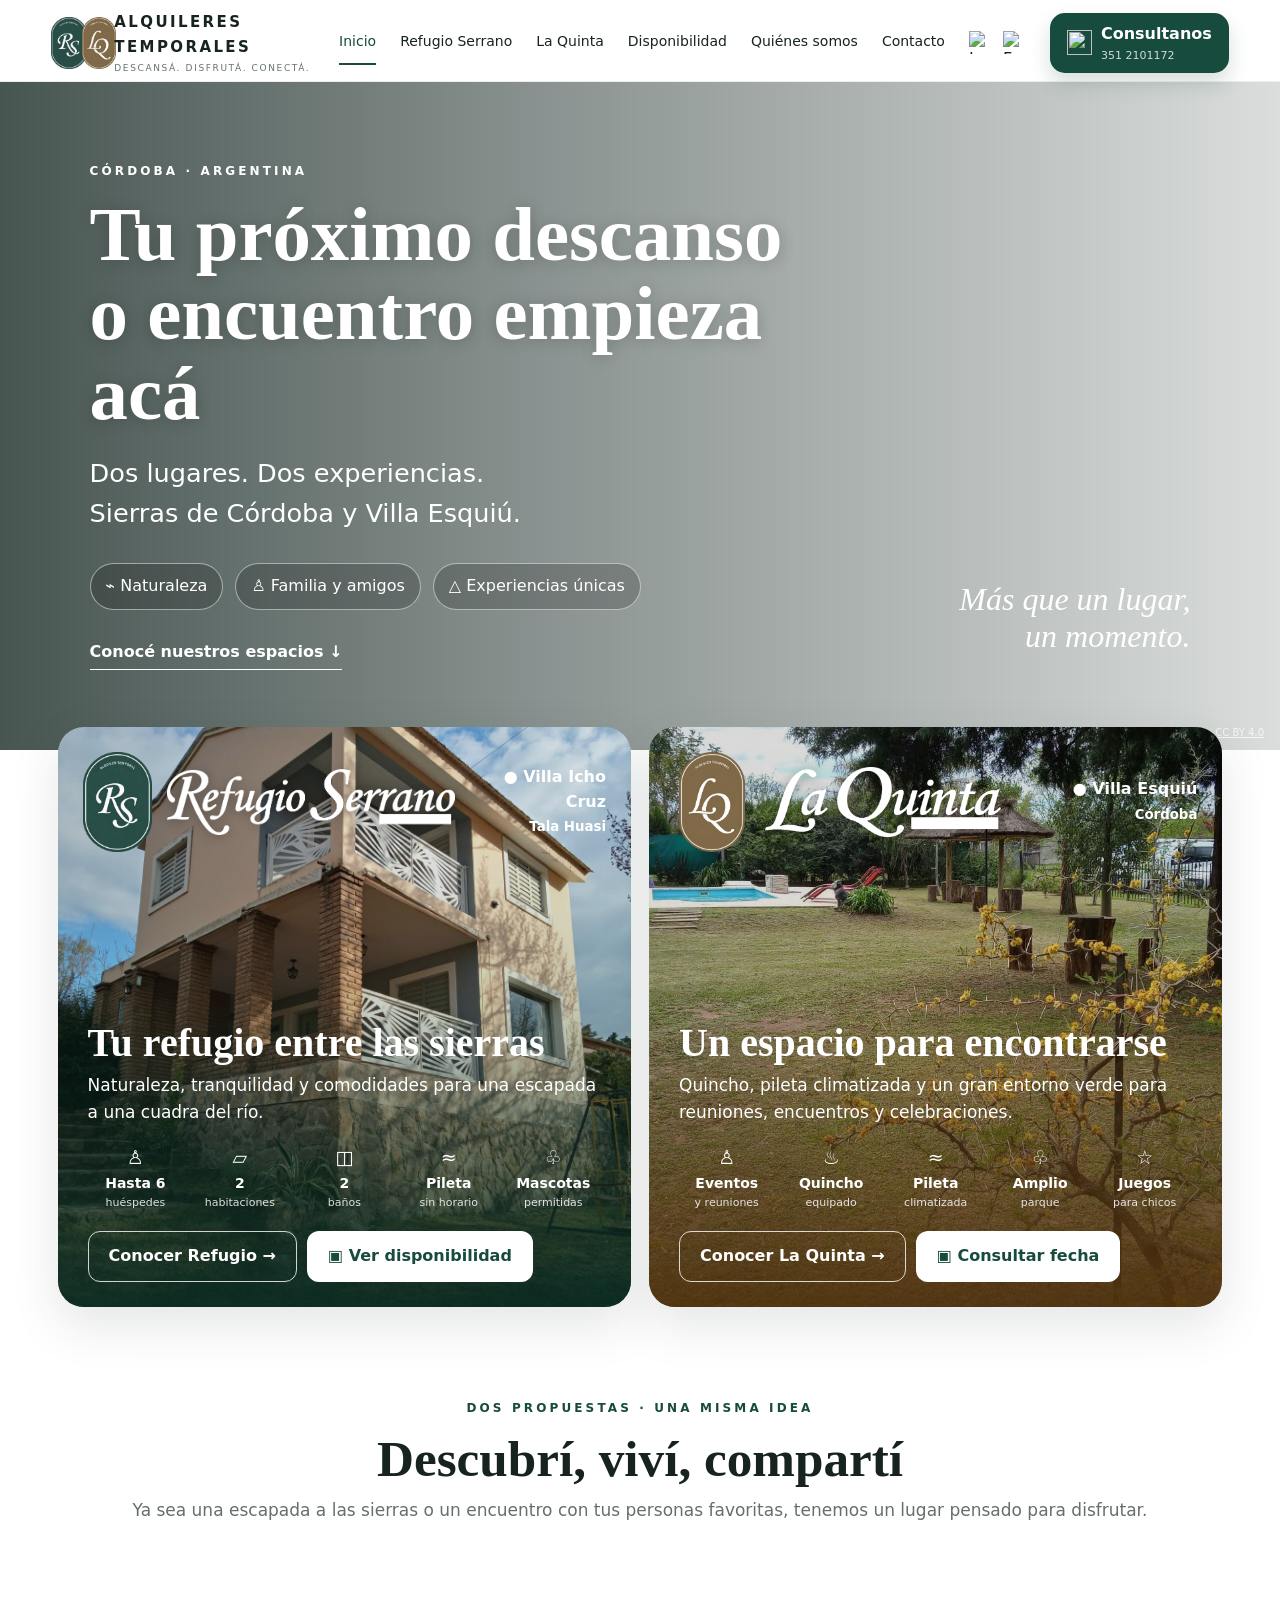
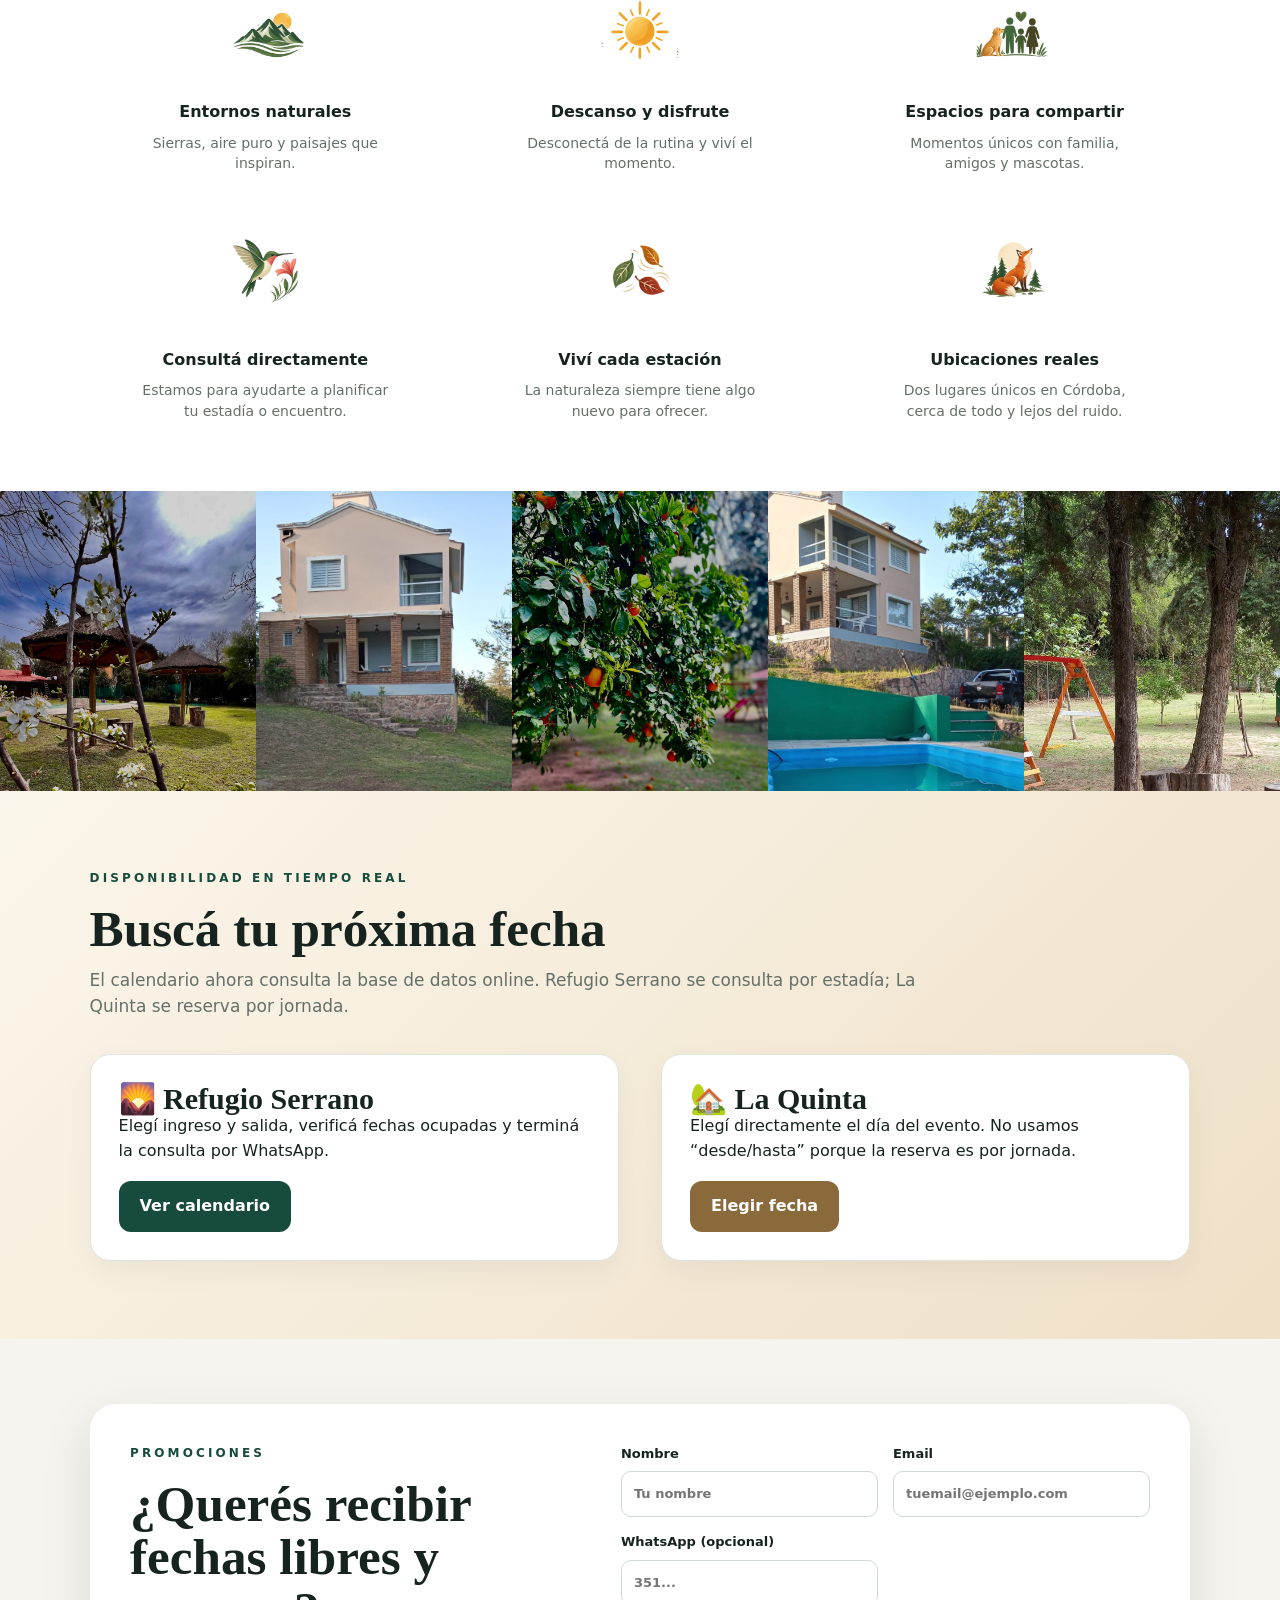
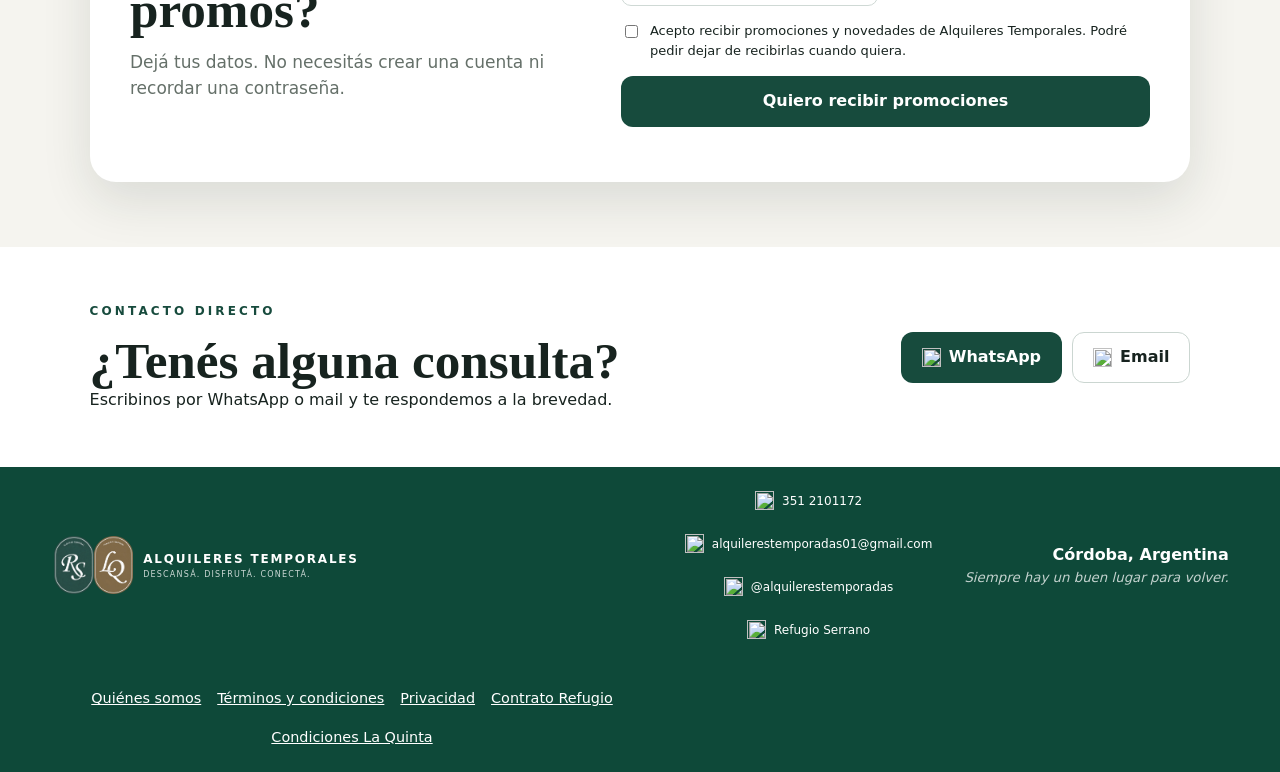
==== index.html @ ea0f0748 "Actualiza sitio Alquileres Temporadas V5.3" ====
<!doctype html><html lang="es"><head><meta charset="utf-8"><meta name="viewport" content="width=device-width,initial-scale=1"><meta name="referrer" content="strict-origin-when-cross-origin"><title>Alquileres Temporales | Córdoba</title><meta name="description" content="Refugio Serrano en Villa Icho Cruz y La Quinta en Villa Esquiú. Consultá disponibilidad y fechas por WhatsApp."><link rel="canonical" href="https://alquilerestemporadas.com.ar/"><link rel="stylesheet" href="styles.css"><meta property="og:title" content="Alquileres Temporales | Córdoba"><meta property="og:description" content="Refugio Serrano en Villa Icho Cruz y La Quinta en Villa Esquiú. Consultá disponibilidad y fechas por WhatsApp."><meta property="og:type" content="website"><meta property="og:url" content="https://alquilerestemporadas.com.ar/"><meta property="og:locale" content="es_AR"><meta property="og:site_name" content="Alquileres Temporadas"><meta name="twitter:card" content="summary_large_image"></head><body>
<div data-site-header></div><main>
<section class="hero"><div class="hero-content"><p class="eyebrow">CÓRDOBA · ARGENTINA</p><h1>Tu próximo descanso<br>o encuentro empieza acá</h1><p class="lead">Dos lugares. Dos experiencias.<br>Sierras de Córdoba y Villa Esquiú.</p><div class="hero-pills"><span>⌁ Naturaleza</span><span>♙ Familia y amigos</span><span>△ Experiencias únicas</span></div><a class="hero-cta" href="#espacios">Conocé nuestros espacios ↓</a></div><div class="hero-note">Más que un lugar,<br><em>un momento.</em></div><div class="hero-credit">Foto: río Icho Cruz · Argeneditor · <a target="_blank" rel="noopener" href="https://creativecommons.org/licenses/by/4.0/">CC BY 4.0</a></div></section>
<section id="espacios" class="spaces">
<article class="property refuge"><img class="property-photo" src="assets/refugio-casa-real.jpeg" alt="Casa real de Refugio Serrano"><div class="property-gradient"></div><div class="property-head"><img class="badge" src="assets/rs-badge.png" alt="Logo Refugio Serrano"><img class="wordmark" src="assets/rs-word.png" alt="Refugio Serrano"><span class="location">● Villa Icho Cruz<br><small>Tala Huasi</small></span></div><div class="property-body"><h2>Tu refugio entre las sierras</h2><p>Naturaleza, tranquilidad y comodidades para una escapada a una cuadra del río.</p><div class="facts"><span>♙<b>Hasta 6</b><small>huéspedes</small></span><span>▱<b>2</b><small>habitaciones</small></span><span>◫<b>2</b><small>baños</small></span><span>≈<b>Pileta</b><small>sin horario</small></span><span>♧<b>Mascotas</b><small>permitidas</small></span></div><div class="actions"><a href="refugio-serrano.html" class="outline">Conocer Refugio →</a><a href="disponibilidad.html" class="light">▣ Ver disponibilidad</a></div></div></article>
<article class="property quinta"><img class="property-photo" src="assets/quinta-pileta-real.jpeg" alt="Pileta y quincho reales de La Quinta"><div class="property-gradient"></div><div class="property-head"><img class="badge" src="assets/lq-badge.png" alt="Logo La Quinta"><img class="wordmark" src="assets/lq-word.png" alt="La Quinta"><span class="location">● Villa Esquiú<br><small>Córdoba</small></span></div><div class="property-body"><h2>Un espacio para encontrarse</h2><p>Quincho, pileta climatizada y un gran entorno verde para reuniones, encuentros y celebraciones.</p><div class="facts"><span>♙<b>Eventos</b><small>y reuniones</small></span><span>♨<b>Quincho</b><small>equipado</small></span><span>≈<b>Pileta</b><small>climatizada</small></span><span>♧<b>Amplio</b><small>parque</small></span><span>☆<b>Juegos</b><small>para chicos</small></span></div><div class="actions"><a href="la-quinta.html" class="outline">Conocer La Quinta →</a><a href="disponibilidad.html" class="light">▣ Consultar fecha</a></div></div></article>
</section>
<section class="benefits"><p class="eyebrow dark">DOS PROPUESTAS · UNA MISMA IDEA</p><h2>Descubrí, viví, compartí</h2><p class="subtitle">Ya sea una escapada a las sierras o un encuentro con tus personas favoritas, tenemos un lugar pensado para disfrutar.</p><div class="benefit-grid benefit-grid-icons"><div class="benefit-item"><img src="assets/icon-sierras.png" alt="Sierras y naturaleza"><b>Entornos naturales</b><span>Sierras, aire puro y paisajes que inspiran.</span></div><div class="benefit-item"><img src="assets/icon-sol.png" alt="Sol y descanso"><b>Descanso y disfrute</b><span>Desconectá de la rutina y viví el momento.</span></div><div class="benefit-item"><img src="assets/icon-familia.png" alt="Familia con mascota"><b>Espacios para compartir</b><span>Momentos únicos con familia, amigos y mascotas.</span></div><div class="benefit-item"><img src="assets/icon-colibri.png" alt="Colibrí"><b>Consultá directamente</b><span>Estamos para ayudarte a planificar tu estadía o encuentro.</span></div><div class="benefit-item"><img src="assets/icon-hojas.png" alt="Hojas de distintas estaciones"><b>Viví cada estación</b><span>La naturaleza siempre tiene algo nuevo para ofrecer.</span></div><div class="benefit-item"><img src="assets/icon-zorro.png" alt="Zorro entre sierras"><b>Ubicaciones reales</b><span>Dos lugares únicos en Córdoba, cerca de todo y lejos del ruido.</span></div></div></section>
<section class="gallery-strip"><figure><img src="assets/quinta-flores-1.jpeg" alt="Flores de La Quinta"><figcaption>La Quinta · naturaleza</figcaption></figure><figure><img src="assets/refugio-patio-2.jpeg" alt="Parque de Refugio Serrano"><figcaption>Refugio Serrano · parque</figcaption></figure><figure><img src="assets/quinta-frutales-1.jpeg" alt="Frutales de La Quinta"><figcaption>La Quinta · frutales</figcaption></figure><figure><img src="assets/refugio-pileta-real.jpeg" alt="Pileta de Refugio Serrano"><figcaption>Refugio Serrano · pileta</figcaption></figure><figure><img src="assets/quinta-juegos-real.jpeg" alt="Juegos de La Quinta"><figcaption>La Quinta · sector de juegos</figcaption></figure></section>
<section class="section brown-soft"><div class="section-head"><p class="eyebrow dark">DISPONIBILIDAD EN TIEMPO REAL</p><h2>Buscá tu próxima fecha</h2><p>El calendario ahora consulta la base de datos online. Refugio Serrano se consulta por estadía; La Quinta se reserva por jornada.</p></div><div class="grid-2"><div class="feature-card"><h3>🌄 Refugio Serrano</h3><p>Elegí ingreso y salida, verificá fechas ocupadas y terminá la consulta por WhatsApp.</p><p style="margin-top:18px"><a class="btn green" href="disponibilidad.html">Ver calendario</a></p></div><div class="feature-card"><h3>🏡 La Quinta</h3><p>Elegí directamente el día del evento. No usamos “desde/hasta” porque la reserva es por jornada.</p><p style="margin-top:18px"><a class="btn brown" href="disponibilidad.html">Elegir fecha</a></p></div></div></section>
<section class="newsletter"><div class="newsletter-box"><div><p class="eyebrow dark">PROMOCIONES</p><h2>¿Querés recibir fechas libres y promos?</h2><p class="note">Dejá tus datos. No necesitás crear una cuenta ni recordar una contraseña.</p></div><form class="form-grid" data-newsletter-form><label>Nombre<input name="name" required minlength="2" placeholder="Tu nombre"></label><label>Email<input name="email" type="email" required placeholder="tuemail@ejemplo.com"></label><label>WhatsApp (opcional)<input name="phone" placeholder="351..."></label><label class="consent"><input name="consent" type="checkbox" value="yes" required> Acepto recibir promociones y novedades de Alquileres Temporales. Podré pedir dejar de recibirlas cuando quiera.</label><button class="btn green" type="submit">Quiero recibir promociones</button><div data-status></div></form></div></section>
<div data-contact></div></main><div data-site-footer></div>
<script src="https://cdn.jsdelivr.net/npm/@supabase/supabase-js@2"></script><script src="supabase-config.js"></script><script src="app.js"></script><script>AT.renderHeader('home')</script></body></html>
---- styles.css ----
:root{
  --green:#174b3d;--green-2:#2e6659;--green-3:#dcebe5;--green-4:#eef7f3;
  --brown:#8a6a3b;--brown-2:#a98855;--sand:#efe2cb;--cream:#fbf7ef;
  --ink:#17231f;--muted:#657069;--white:#fff;--line:#dfe5e1;--danger:#a53b32;
  --shadow:0 18px 50px rgba(24,44,37,.12);--radius:26px;--radius-sm:16px;
}
*{box-sizing:border-box}html{scroll-behavior:smooth}body{margin:0;font-family:Inter,ui-sans-serif,system-ui,-apple-system,"Segoe UI",Arial,sans-serif;color:var(--ink);background:#fff;line-height:1.55}a{color:inherit;text-decoration:none}img{max-width:100%;display:block}button,input,select{font:inherit}button{cursor:pointer}h1,h2,h3{font-family:Georgia,"Times New Roman",serif;line-height:1.04;margin:0}p{margin:0}.no-scroll{overflow:hidden}
.site-header{height:82px;display:grid;grid-template-columns:minmax(250px,1fr) auto auto auto;align-items:center;gap:24px;padding:10px clamp(18px,4vw,62px);position:sticky;top:0;z-index:50;background:rgba(255,255,255,.96);backdrop-filter:blur(14px);border-bottom:1px solid rgba(20,55,45,.08)}
.brand{display:flex;align-items:center;gap:13px;min-width:0}.brand-badges,.footer-badges{display:flex;align-items:center}.brand-badges img{height:52px;width:39px;object-fit:contain;margin-right:-5px}.brand b{font-size:15px;letter-spacing:.16em}.brand small{display:block;font-size:9px;letter-spacing:.18em;margin-top:2px;color:#66726c}.site-nav{display:flex;gap:24px;align-items:center;font-size:14px}.site-nav a{padding:10px 0;border-bottom:2px solid transparent}.site-nav a:hover,.site-nav a.active{color:var(--green);border-color:var(--green)}.header-social{display:flex;gap:11px}.header-social img{width:23px;height:23px}.wa-pill{display:flex;gap:9px;align-items:center;background:var(--green);color:#fff;padding:9px 17px;border-radius:15px;box-shadow:0 10px 20px rgba(23,75,61,.18)}.wa-pill img{width:25px;height:25px}.wa-pill span{display:flex;flex-direction:column}.wa-pill small{opacity:.8;font-size:11px}.menu-toggle{display:none;border:0;background:none;font-size:24px}
.hero{min-height:620px;position:relative;background-image:linear-gradient(90deg,rgba(10,29,24,.75) 0%,rgba(10,29,24,.46) 46%,rgba(10,29,24,.15) 100%),url('https://upload.wikimedia.org/wikipedia/commons/1/18/Paisaje_del_afluente_R%C3%ADo_Icho_Cruz.jpg');background-size:cover;background-position:center 58%;color:#fff;display:flex;align-items:center;padding:80px clamp(24px,7vw,115px)}.hero-content{max-width:750px}.eyebrow{font-size:12px;letter-spacing:.26em;font-weight:800;margin-bottom:14px}.eyebrow.dark{color:var(--green)}.hero h1{font-size:clamp(50px,6vw,90px);text-shadow:0 2px 15px rgba(0,0,0,.2)}.hero .lead{font-size:clamp(19px,2vw,27px);margin-top:20px}.hero-pills{display:flex;gap:12px;flex-wrap:wrap;margin-top:30px}.hero-pills span{border:1px solid rgba(255,255,255,.5);background:rgba(0,0,0,.18);padding:10px 15px;border-radius:999px}.hero-cta{display:inline-block;margin-top:30px;font-weight:800;border-bottom:1px solid #fff;padding-bottom:4px}.hero-note{position:absolute;right:7vw;bottom:95px;font:italic 32px Georgia,serif;text-align:right}.hero-credit{position:absolute;right:16px;bottom:10px;font-size:10px;color:rgba(255,255,255,.75)}.hero-credit a{text-decoration:underline}
.spaces{display:grid;grid-template-columns:1fr 1fr;gap:18px;padding:22px clamp(20px,4.5vw,70px);margin-top:-45px;position:relative;z-index:5}.property{height:580px;border-radius:var(--radius);overflow:hidden;position:relative;color:#fff;box-shadow:var(--shadow)}.property-photo{width:100%;height:100%;object-fit:cover}.property-gradient{position:absolute;inset:0;background:linear-gradient(180deg,rgba(0,0,0,.12) 20%,rgba(9,43,34,.22) 48%,rgba(9,43,34,.94) 100%)}.property.quinta .property-gradient{background:linear-gradient(180deg,rgba(0,0,0,.15) 20%,rgba(77,45,12,.17) 48%,rgba(80,50,15,.94) 100%)}.property-head{position:absolute;top:25px;left:25px;right:25px;display:flex;align-items:center;gap:15px}.property-head .badge{height:100px;width:76px;object-fit:contain}.property-head .wordmark{height:70px;width:min(55%,430px);object-fit:contain;object-position:left center}.property-head .location{margin-left:auto;text-align:right;font-weight:700}.property-body{position:absolute;left:30px;right:30px;bottom:25px}.property-body h2{font-size:40px}.property-body>p{font-size:17px;margin:9px 0 18px;max-width:660px}.facts{display:grid;grid-template-columns:repeat(5,1fr);gap:9px;margin:16px 0}.facts span{display:flex;align-items:center;flex-direction:column;text-align:center;font-size:19px}.facts b{font-size:14px}.facts small{font-size:11px;opacity:.85}.actions{display:flex;gap:10px;flex-wrap:wrap;margin-top:20px}.outline,.light,.btn{display:inline-flex;align-items:center;justify-content:center;gap:8px;border-radius:12px;padding:12px 20px;font-weight:750;border:1px solid transparent}.outline{border-color:rgba(255,255,255,.8);color:#fff}.light{background:#fff;color:var(--green)}
.section{padding:78px clamp(22px,7vw,110px)}.white{background:#fff}.cream{background:var(--cream)}.green-soft{background:linear-gradient(135deg,#edf6f2,#dbece5)}.brown-soft{background:linear-gradient(135deg,#fbf6eb,#efe0c7)}.section-head{max-width:850px;margin-bottom:34px}.section-head h2,.benefits h2,.newsletter h2,.contact-band h2{font-size:clamp(35px,4vw,56px)}.section-head p:last-child,.subtitle,.note{color:var(--muted);font-size:17px;margin-top:12px}.benefits{text-align:center;padding:70px 7vw;background:#fff}.benefit-grid{display:grid;grid-template-columns:repeat(5,1fr);gap:24px;margin-top:45px}.benefit-grid div{font-size:32px}.benefit-grid b{display:block;font-size:14px;font-family:Inter,system-ui,sans-serif;margin-top:10px}.gallery-strip{display:grid;grid-template-columns:repeat(5,1fr);height:300px;overflow:hidden}.gallery-strip figure{margin:0;position:relative}.gallery-strip img{width:100%;height:100%;object-fit:cover}.gallery-strip figcaption{position:absolute;left:10px;bottom:10px;color:white;background:rgba(0,0,0,.45);padding:7px 10px;border-radius:8px;font-size:12px}
.grid-2{display:grid;grid-template-columns:1fr 1fr;gap:42px;align-items:start}.feature-card{background:white;border:1px solid var(--line);border-radius:20px;padding:28px;box-shadow:0 10px 30px rgba(0,0,0,.05)}.feature-card h3{font-size:30px}.btn.green{background:var(--green);color:#fff}.btn.brown{background:var(--brown);color:#fff}.btn.white{background:#fff;color:var(--green)}.btn.ghost{background:#fff;border-color:#cbd6d1;color:var(--ink)}.btn.danger{background:var(--danger);color:#fff}.btn.small{padding:9px 14px;font-size:13px}.btn-icon{width:19px;height:19px}.btn:disabled{opacity:.5;cursor:not-allowed}.newsletter{padding:65px clamp(22px,7vw,110px);background:#f5f4ef}.newsletter-box{max-width:1100px;margin:auto;display:grid;grid-template-columns:1fr 1.2fr;gap:50px;background:#fff;padding:40px;border-radius:var(--radius);box-shadow:var(--shadow)}.form-grid{display:grid;grid-template-columns:1fr 1fr;gap:15px}.form-grid label{font-weight:700;font-size:13px}.form-grid input,.form-grid select,.admin-controls input{display:block;width:100%;margin-top:7px;border:1px solid #cfd9d5;padding:12px;border-radius:10px;background:white}.form-grid .consent,.form-grid button,.form-grid [data-status],.form-grid #loginStatus{grid-column:1/-1}.consent{font-weight:500!important;display:flex;gap:9px;align-items:flex-start}.consent input{width:auto;margin-top:4px}.status{padding:11px 13px;border-radius:9px;margin-top:8px}.status.success{background:#e7f6ed;color:#1e6d41}.status.error{background:#fae8e7;color:#8b2a24}.status.info{background:#e9f1f8;color:#285772}.contact-band{display:flex;justify-content:space-between;align-items:center;gap:30px;padding:55px clamp(22px,7vw,110px);background:#fff}.contact-actions{display:flex;gap:10px;flex-wrap:wrap}
.site-footer{background:#0e4939;color:#fff;padding:24px clamp(18px,4vw,62px);display:grid;grid-template-columns:auto 1fr auto;align-items:center;gap:32px}.footer-brand{display:flex;align-items:center;gap:12px}.footer-badges img{width:45px;height:58px;object-fit:contain;margin-right:-5px}.footer-brand span:last-child{display:flex;flex-direction:column}.footer-brand b{letter-spacing:.15em;font-size:12px}.footer-brand small{font-size:8px;letter-spacing:.15em;opacity:.78}.footer-links{display:flex;justify-content:center;gap:24px;flex-wrap:wrap}.footer-links a{display:flex;gap:8px;align-items:center;font-size:12px}.footer-links img{width:19px;height:19px}.footer-place{text-align:right;display:flex;flex-direction:column}.footer-place small{opacity:.75;font-style:italic}
.detail-hero{height:520px;color:#fff;display:flex;align-items:flex-end;padding:55px clamp(22px,7vw,110px);background-size:cover;background-position:center;position:relative}.detail-hero.refugio{background-image:linear-gradient(0deg,rgba(11,57,45,.88),rgba(11,57,45,.2)),url('assets/refugio-casa-real.jpeg')}.detail-hero.quinta{background-image:linear-gradient(0deg,rgba(100,67,25,.86),rgba(100,67,25,.16)),url('assets/quinta-pileta-real.jpeg')}.detail-hero-inner{width:100%}.detail-brand{display:flex;gap:18px;align-items:center;margin-bottom:18px}.detail-brand .badge{height:105px;width:80px;object-fit:contain}.detail-brand .wordmark{height:80px;max-width:540px;object-fit:contain;object-position:left}.detail-hero h1{font-size:clamp(50px,6vw,82px)}.detail-meta{display:flex;gap:10px;flex-wrap:wrap;margin-top:19px}.detail-meta span{background:rgba(255,255,255,.15);border:1px solid rgba(255,255,255,.4);border-radius:999px;padding:9px 14px;backdrop-filter:blur(6px)}.theme-refugio .section-head h2,.theme-refugio .amenity b{color:#174b3d}.theme-quinta .section-head h2,.theme-quinta .amenity b{color:#68461f}.theme-refugio .refuge-intro{border-top:8px solid #6faaa0}.theme-quinta .quinta-intro{border-top:8px solid #c9a66b}
/* Contraste uniforme de las dos marcas sobre fotografías */
.theme-quinta .detail-brand .wordmark,
.property.quinta .property-head .wordmark,
.theme-refugio .detail-brand .wordmark,
.property.refuge .property-head .wordmark{
  filter:brightness(0) invert(1) drop-shadow(0 2px 6px rgba(0,0,0,.35));
}
.theme-quinta .eyebrow.dark{color:#68461f}
.photo-grid{display:grid;grid-template-columns:2fr 1fr 1fr;grid-template-rows:230px 230px;gap:10px}.photo-grid button{border:0;padding:0;overflow:hidden;position:relative;border-radius:12px}.photo-grid button:first-child{grid-row:1/3}.photo-grid img{width:100%;height:100%;object-fit:cover;transition:transform .3s}.photo-grid button:hover img{transform:scale(1.035)}.gallery-more{position:absolute;bottom:15px;left:15px;background:#fff;padding:9px 14px;border-radius:9px;font-weight:700}.amenities{display:grid;grid-template-columns:repeat(4,1fr);gap:14px}.amenity{background:rgba(255,255,255,.78);border:1px solid rgba(255,255,255,.8);padding:20px;border-radius:15px}.amenity b{display:block;margin-bottom:8px}.amenity span{color:#5f6864;font-size:14px}.policy-list{display:grid;grid-template-columns:1fr 1fr;gap:12px}.policy{padding:18px;border:1px solid var(--line);border-radius:14px}.visit-policy{grid-column:1/-1;background:#edf7f3;border-color:#a5cdbf}.inline-wa{display:inline-block;margin-top:8px;color:var(--green);font-weight:800}.video-wrap{border-radius:18px;overflow:hidden;background:#111;box-shadow:var(--shadow)}.video-wrap video{width:100%;max-height:560px;display:block}.refuge-video-section{background:linear-gradient(135deg,#dceee7,#fff)}.video-feature{align-items:center}.chip-row{display:flex;gap:8px;flex-wrap:wrap}.chip{border:1px solid #adc8bf;border-radius:999px;padding:7px 11px;font-size:12px;background:white}.map-wrap{border-radius:18px;overflow:hidden;min-height:360px;box-shadow:var(--shadow)}.map-wrap iframe{width:100%;height:380px;border:0}.cta-band{margin:0;padding:38px clamp(22px,7vw,110px);background:var(--green);color:#fff;display:flex;align-items:center;justify-content:space-between;gap:25px}.cta-band.brown{background:var(--brown)}.cta-band h2{font-size:38px}.lightbox{position:fixed;inset:0;background:rgba(0,0,0,.93);z-index:100;display:none;align-items:center;justify-content:center}.lightbox.open{display:flex}.lightbox img{max-width:88vw;max-height:84vh;object-fit:contain}.lightbox button{position:absolute;border:0;background:rgba(255,255,255,.15);color:#fff;border-radius:999px;width:48px;height:48px;font-size:34px}.lightbox-close{right:22px;top:20px}.lightbox-prev{left:22px}.lightbox-next{right:22px}.lightbox-counter{position:absolute;bottom:20px;color:#fff;background:rgba(0,0,0,.4);padding:8px 12px;border-radius:999px}
.availability-hero,.admin-hero{padding:70px clamp(22px,7vw,110px) 42px;background:linear-gradient(135deg,#eaf4ef,#fbf4e8)}.availability-hero h1,.admin-hero h1{font-size:clamp(48px,6vw,78px)}.switcher{display:flex;gap:8px;flex-wrap:wrap;margin-top:25px}.switch-btn{border:1px solid #c9d4cf;background:#fff;padding:11px 18px;border-radius:11px;font-weight:750}.switch-btn.active{background:var(--green);color:#fff;border-color:var(--green)}.availability-layout{display:grid;grid-template-columns:1.7fr .8fr;gap:28px;padding:38px clamp(22px,5vw,80px) 75px}.calendar-panel,.booking-panel,.admin-card,.login-box{background:#fff;border:1px solid var(--line);border-radius:20px;padding:24px;box-shadow:0 12px 34px rgba(24,44,37,.07)}.booking-panel{position:sticky;top:105px;height:max-content}.calendar-legend{display:flex;gap:18px;flex-wrap:wrap;color:#62706a;font-size:13px;margin-bottom:18px}.legend-dot{display:inline-block;width:11px;height:11px;border-radius:50%;margin-right:5px}.legend-dot.available{background:#cce9dc}.legend-dot.blocked{background:#e69b93}.months{display:grid;grid-template-columns:repeat(2,1fr);gap:15px}.month-card{border:1px solid var(--line);border-radius:15px;padding:14px}.month-card h3{text-transform:capitalize;font-size:22px;margin-bottom:11px}.weekdays,.days{display:grid;grid-template-columns:repeat(7,1fr);gap:4px}.weekdays span{text-align:center;font-size:10px;color:#7c8883;font-weight:800}.day{aspect-ratio:1;border-radius:9px;border:0;font-size:12px}.day.available{background:#e7f4ee;color:#205746}.day.available:hover{outline:2px solid #4e8a74}.day.blocked{background:#f5d8d5;color:#8f332d;text-decoration:line-through}.day.past{background:#f3f4f3;color:#a5aba8}.day.selected{background:var(--brown);color:#fff;outline:3px solid #e0c99f}.selected-date-box{padding:16px;border:1px dashed #b9c5c0;background:#f7faf8;border-radius:12px;margin-top:15px}.calendar-info{color:var(--muted);margin:12px 0 18px}
.admin-layout{padding:35px clamp(22px,7vw,110px) 75px}.login-box{max-width:560px;margin:auto}.admin-tools[hidden],.login-box[hidden]{display:none!important}.admin-tools{display:grid;gap:20px}.admin-topbar{display:flex;justify-content:space-between;align-items:center;gap:15px;margin-bottom:10px}.admin-controls{display:grid;grid-template-columns:1fr 1fr auto auto;gap:12px;align-items:end}.admin-controls label{font-size:13px;font-weight:800}.admin-controls .full{grid-column:1/-1}.subscriber-table{width:100%;border-collapse:collapse}.subscriber-table th,.subscriber-table td{text-align:left;border-bottom:1px solid var(--line);padding:11px 9px;font-size:13px}.table-delete{border:0;background:#fae8e7;color:#8b2a24;border-radius:8px;padding:6px 9px}
@media(max-width:1050px){.site-header{grid-template-columns:1fr auto auto}.site-nav{position:absolute;top:82px;left:0;right:0;display:none;background:white;padding:20px;box-shadow:var(--shadow);flex-direction:column}.site-nav.open{display:flex}.menu-toggle{display:block}.header-social{display:none}.spaces{grid-template-columns:1fr;margin-top:-30px}.property{height:540px}.benefit-grid{grid-template-columns:repeat(3,1fr)}.amenities{grid-template-columns:repeat(2,1fr)}.availability-layout{grid-template-columns:1fr}.booking-panel{position:static}.admin-controls{grid-template-columns:1fr 1fr}.site-footer{grid-template-columns:1fr;text-align:center}.footer-brand,.footer-links{justify-content:center}.footer-place{text-align:center}}
@media(max-width:720px){.site-header{height:72px;padding:8px 14px;grid-template-columns:1fr auto}.brand-badges img{height:43px;width:32px}.brand b{font-size:11px}.brand small{font-size:7px}.wa-pill{display:none}.site-nav{top:72px}.hero{min-height:560px;padding:55px 22px;background-position:58% center}.hero h1{font-size:50px}.hero-note{display:none}.spaces{padding:14px}.property{height:620px}.property-head .badge{height:76px;width:58px}.property-head .wordmark{height:55px;max-width:65%}.property-head .location{display:none}.property-body{left:20px;right:20px}.property-body h2{font-size:33px}.facts{grid-template-columns:repeat(3,1fr)}.facts span:nth-child(n+4){display:none}.actions a{width:100%}.section{padding:55px 20px}.benefits{padding:55px 20px}.benefit-grid{grid-template-columns:1fr 1fr}.gallery-strip{grid-template-columns:1fr 1fr;height:auto}.gallery-strip figure{height:220px}.gallery-strip figure:last-child{display:none}.grid-2,.newsletter-box{grid-template-columns:1fr}.newsletter{padding:35px 16px}.newsletter-box{padding:24px;gap:25px}.form-grid{grid-template-columns:1fr}.contact-band,.cta-band{flex-direction:column;align-items:flex-start}.detail-hero{height:500px;padding:35px 20px}.detail-brand .badge{height:82px;width:62px}.detail-brand .wordmark{height:58px;max-width:72%}.photo-grid{grid-template-columns:1fr 1fr;grid-template-rows:240px 180px 180px}.photo-grid button:first-child{grid-column:1/-1;grid-row:auto}.amenities{grid-template-columns:1fr}.policy-list{grid-template-columns:1fr}.visit-policy{grid-column:auto}.months{grid-template-columns:1fr}.availability-layout,.admin-layout{padding:25px 14px 55px}.admin-controls{grid-template-columns:1fr}.site-footer{padding:25px 14px}.footer-links{flex-direction:column;align-items:center}.footer-brand{flex-direction:column}.hero-credit{font-size:8px}.map-wrap iframe{height:310px}}

.story-card,.review-summary{background:#fff;border:1px solid rgba(0,0,0,.08);border-radius:18px;padding:24px}.story-close{max-width:850px;margin:28px auto 0;text-align:center;font-weight:600}.review-summary{display:flex;gap:24px;align-items:center;flex-wrap:wrap}.review-score{font-size:2.1rem;font-weight:800}.review-score span{font-size:1rem;letter-spacing:2px}.legal-page{max-width:980px;margin:auto}.legal-copy{max-width:850px;margin:auto;line-height:1.75}.legal-copy h2{margin-top:28px}.footer-legal{display:flex;gap:16px;flex-wrap:wrap;justify-content:center;margin-top:16px;font-size:.9rem}.footer-legal a{text-decoration:underline}.photo-grid img{object-position:center}.photo-grid button:nth-child(2) img,.photo-grid button:nth-child(3) img,.photo-grid button:nth-child(4) img{object-position:center 45%}

.video-gallery{display:grid;grid-template-columns:repeat(3,1fr);gap:18px}.video-gallery video{width:100%;max-height:520px;border-radius:18px;background:#111}@media(max-width:800px){.video-gallery{grid-template-columns:1fr}.video-gallery video{max-height:620px}}

/* V5.2 - iconos personalizados y página Quiénes somos */
.benefit-grid-icons{grid-template-columns:repeat(3,1fr);max-width:1100px;margin-left:auto;margin-right:auto;row-gap:42px}.benefit-item{display:flex;flex-direction:column;align-items:center;justify-content:flex-start}.benefit-item img{width:150px;height:120px;object-fit:contain;display:block;margin:0 auto 12px}.benefit-item b{font-size:16px;margin-top:0}.benefit-item span{display:block;max-width:260px;margin:8px auto 0;color:var(--muted);font:400 14px/1.45 Inter,system-ui,sans-serif}.story-page{padding-top:70px}.story-page .section-head{max-width:920px}.story-page .story-card{height:100%}
@media(max-width:1050px){.benefit-grid-icons{grid-template-columns:repeat(3,1fr)}.benefit-item img{width:130px;height:105px}}
@media(max-width:720px){.benefit-grid-icons{grid-template-columns:1fr 1fr;gap:30px 16px}.benefit-item img{width:115px;height:95px}.benefit-item b{font-size:14px}.benefit-item span{font-size:12px;max-width:170px}.story-page{padding-top:50px}}

/* V5.3 · La Quinta: nuevos servicios y cuidado de la naturaleza */
.nature-care{margin-top:22px;padding:22px 26px;border-radius:16px;border:1px solid #c8d9b9;background:linear-gradient(135deg,#f4f8ec,#fffaf0);display:grid;grid-template-columns:auto 1fr auto;align-items:center;gap:20px;color:#315b2d}.nature-care-icon{font-size:42px}.nature-care h3{font-family:Georgia,serif;font-size:23px;margin:0 0 5px}.nature-care p{margin:0;line-height:1.55}.nature-care strong{max-width:240px;font-family:Georgia,serif;font-style:italic;font-size:18px;line-height:1.35;font-weight:600}
@media(max-width:720px){.nature-care{grid-template-columns:auto 1fr;padding:20px}.nature-care strong{grid-column:1/-1;max-width:none;padding-top:8px}}
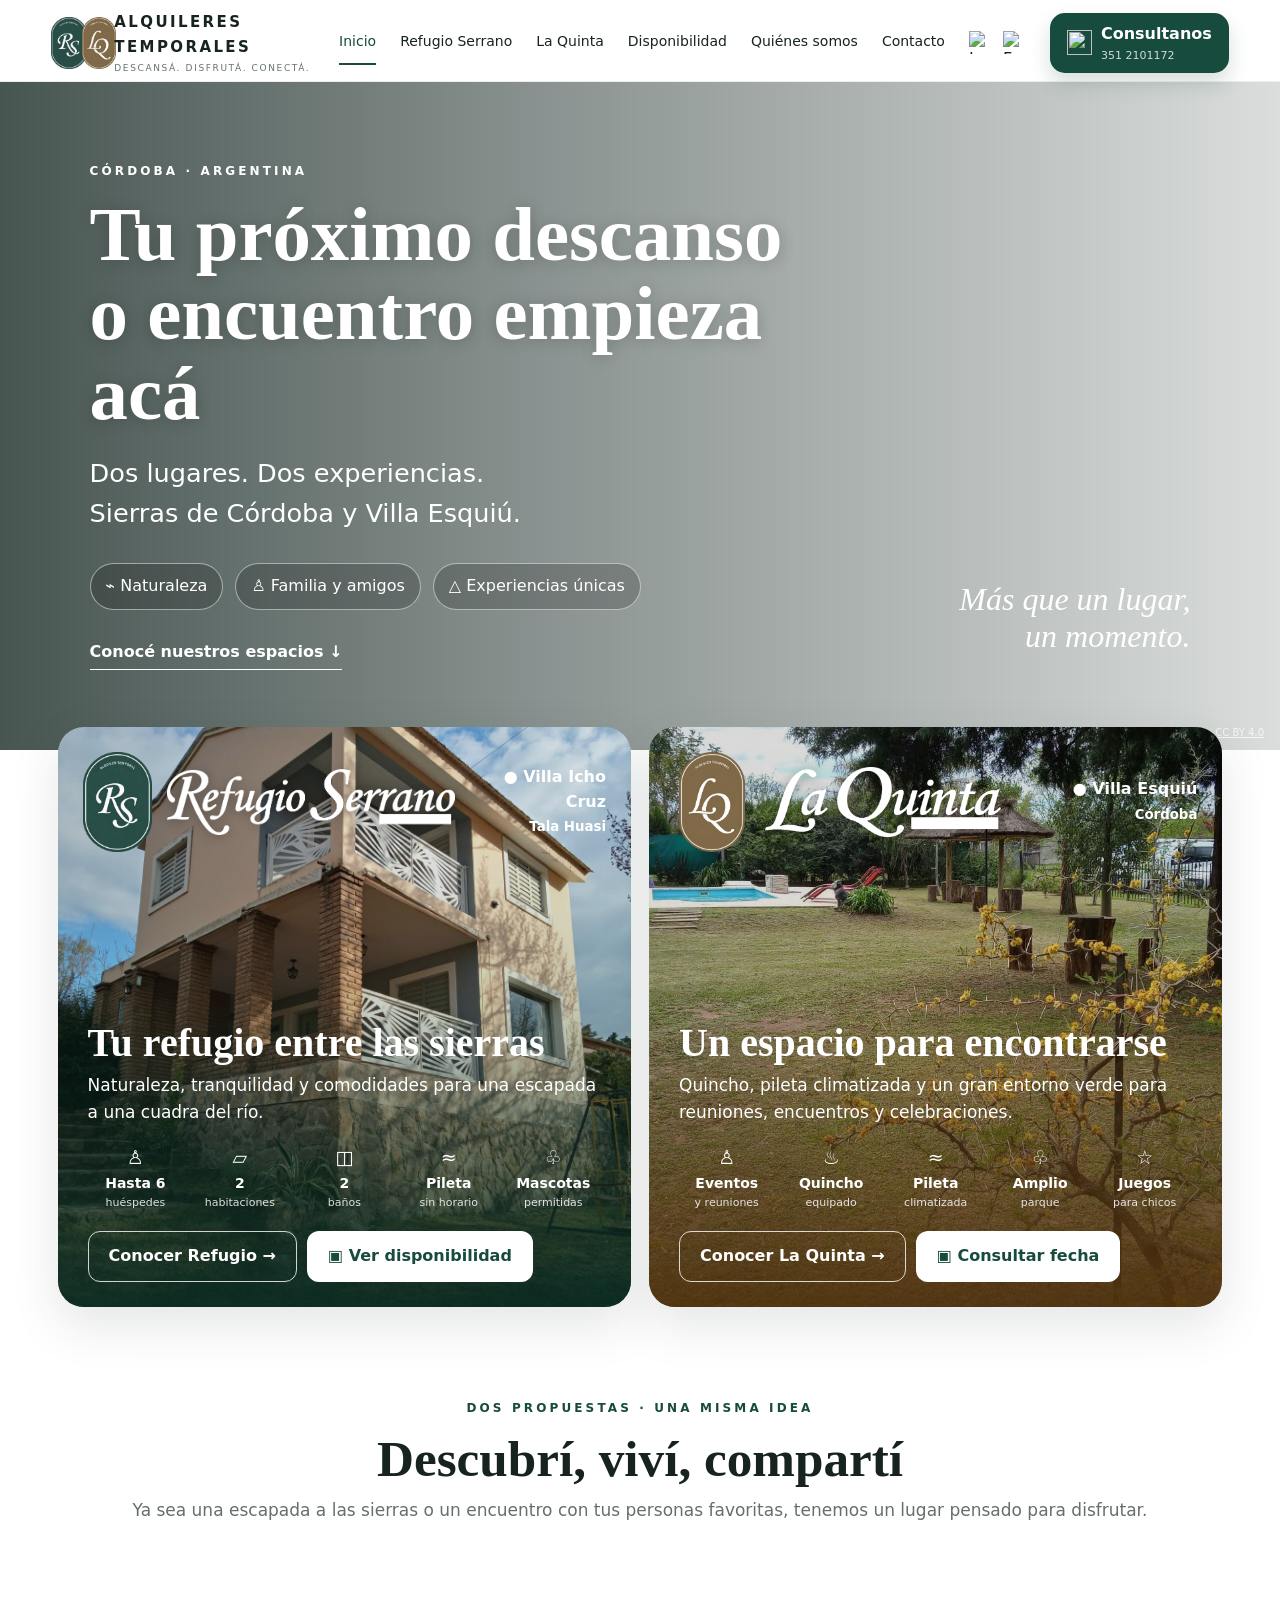
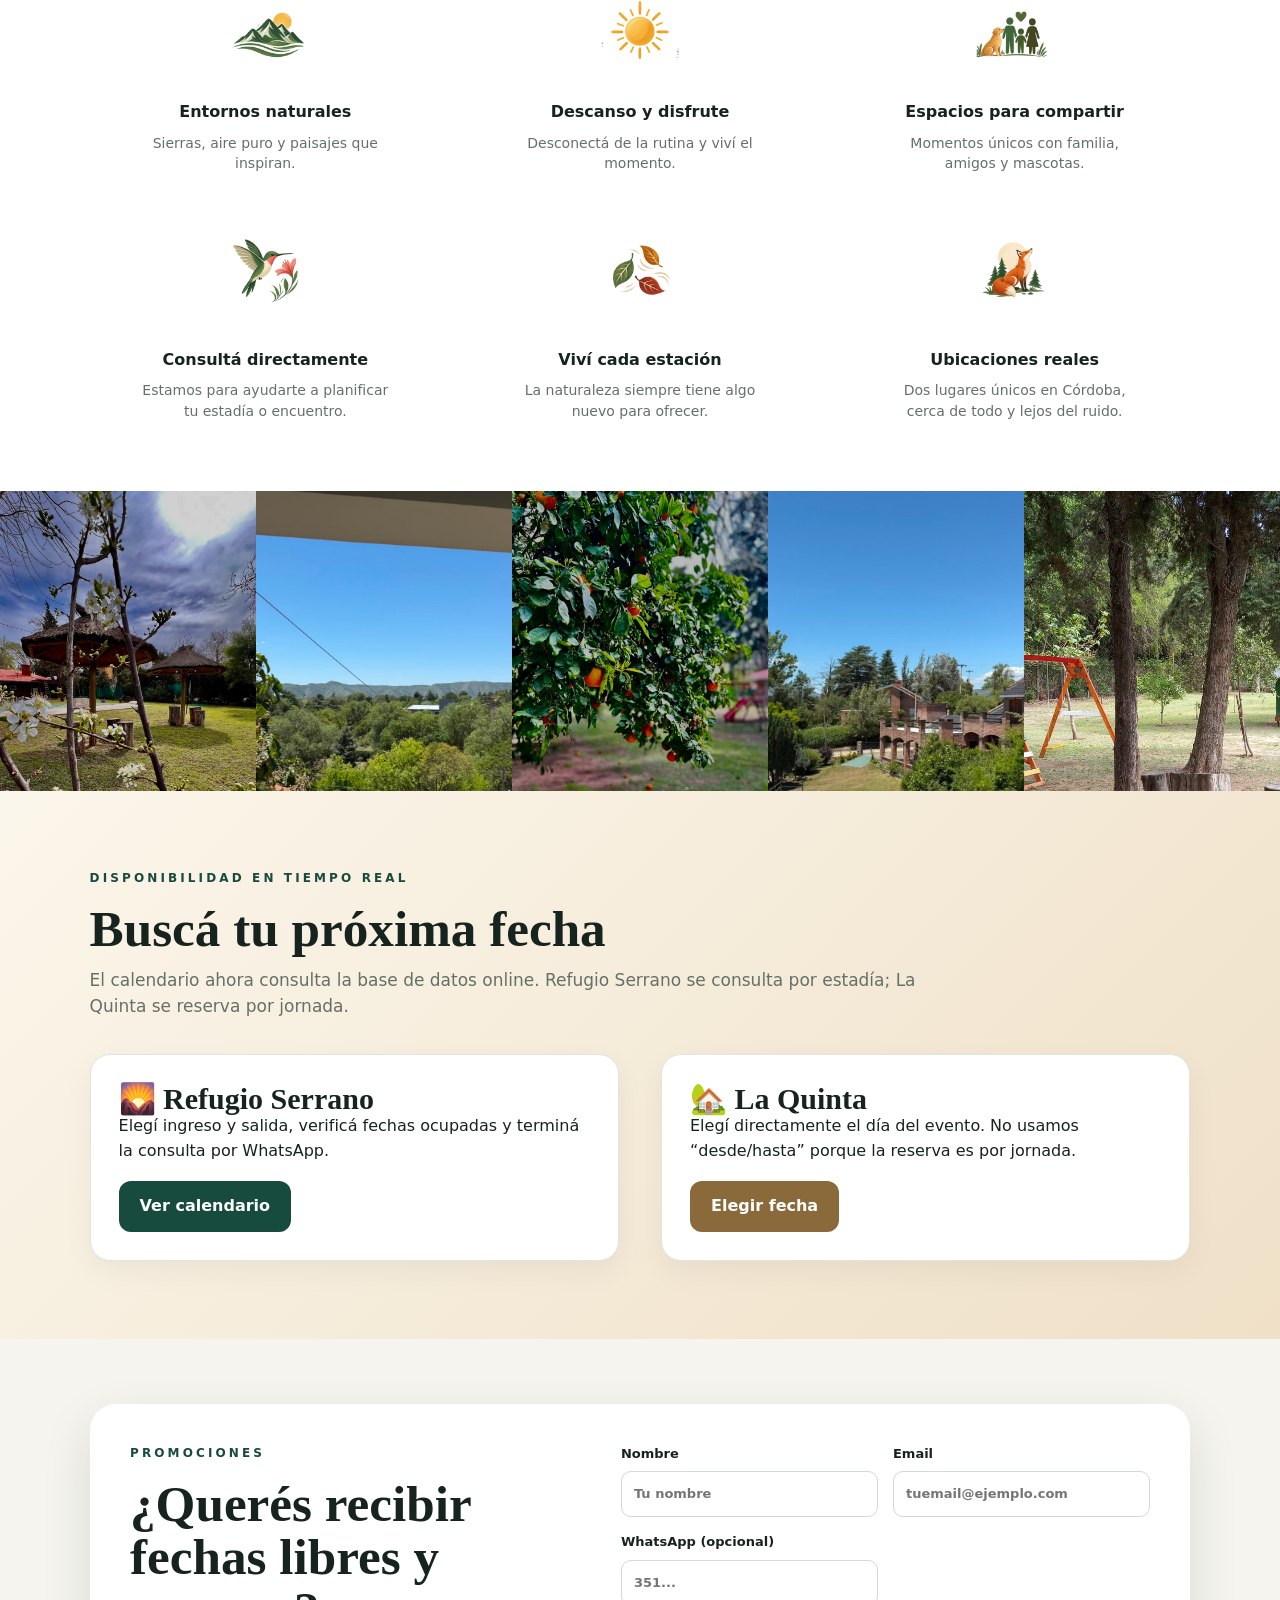
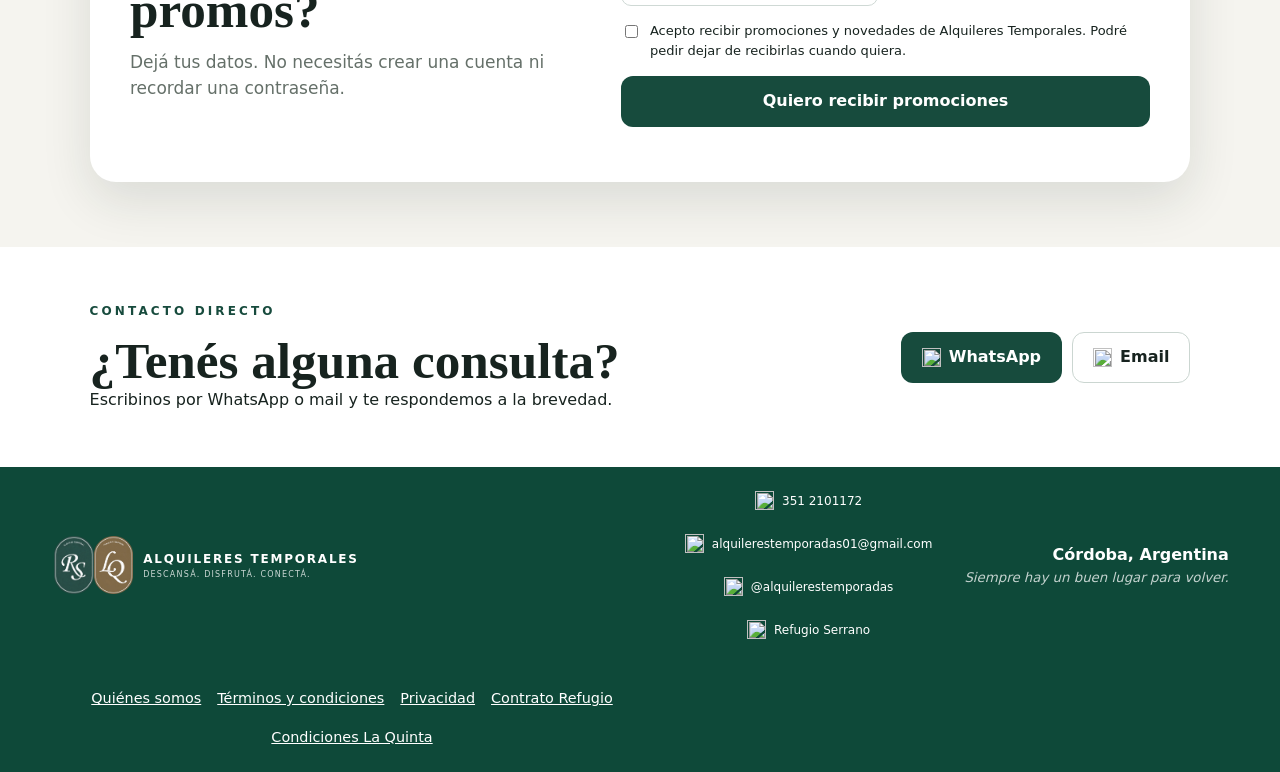
==== commit aaee11eb: "Restaurar portada de Refugio y usar vistas horizontales en franja" ====
--- a/index.html
+++ b/index.html
@@ -6,7 +6,7 @@
 <article class="property quinta"><img class="property-photo" src="assets/quinta-pileta-real.jpeg" alt="Pileta y quincho reales de La Quinta"><div class="property-gradient"></div><div class="property-head"><img class="badge" src="assets/lq-badge.png" alt="Logo La Quinta"><img class="wordmark" src="assets/lq-word.png" alt="La Quinta"><span class="location">● Villa Esquiú<br><small>Córdoba</small></span></div><div class="property-body"><h2>Un espacio para encontrarse</h2><p>Quincho, pileta climatizada y un gran entorno verde para reuniones, encuentros y celebraciones.</p><div class="facts"><span>♙<b>Eventos</b><small>y reuniones</small></span><span>♨<b>Quincho</b><small>equipado</small></span><span>≈<b>Pileta</b><small>climatizada</small></span><span>♧<b>Amplio</b><small>parque</small></span><span>☆<b>Juegos</b><small>para chicos</small></span></div><div class="actions"><a href="la-quinta.html" class="outline">Conocer La Quinta →</a><a href="disponibilidad.html" class="light">▣ Consultar fecha</a></div></div></article>
 </section>
 <section class="benefits"><p class="eyebrow dark">DOS PROPUESTAS · UNA MISMA IDEA</p><h2>Descubrí, viví, compartí</h2><p class="subtitle">Ya sea una escapada a las sierras o un encuentro con tus personas favoritas, tenemos un lugar pensado para disfrutar.</p><div class="benefit-grid benefit-grid-icons"><div class="benefit-item"><img src="assets/icon-sierras.png" alt="Sierras y naturaleza"><b>Entornos naturales</b><span>Sierras, aire puro y paisajes que inspiran.</span></div><div class="benefit-item"><img src="assets/icon-sol.png" alt="Sol y descanso"><b>Descanso y disfrute</b><span>Desconectá de la rutina y viví el momento.</span></div><div class="benefit-item"><img src="assets/icon-familia.png" alt="Familia con mascota"><b>Espacios para compartir</b><span>Momentos únicos con familia, amigos y mascotas.</span></div><div class="benefit-item"><img src="assets/icon-colibri.png" alt="Colibrí"><b>Consultá directamente</b><span>Estamos para ayudarte a planificar tu estadía o encuentro.</span></div><div class="benefit-item"><img src="assets/icon-hojas.png" alt="Hojas de distintas estaciones"><b>Viví cada estación</b><span>La naturaleza siempre tiene algo nuevo para ofrecer.</span></div><div class="benefit-item"><img src="assets/icon-zorro.png" alt="Zorro entre sierras"><b>Ubicaciones reales</b><span>Dos lugares únicos en Córdoba, cerca de todo y lejos del ruido.</span></div></div></section>
-<section class="gallery-strip"><figure><img src="assets/quinta-flores-1.jpeg" alt="Flores de La Quinta"><figcaption>La Quinta · naturaleza</figcaption></figure><figure><img src="assets/refugio-patio-2.jpeg" alt="Parque de Refugio Serrano"><figcaption>Refugio Serrano · parque</figcaption></figure><figure><img src="assets/quinta-frutales-1.jpeg" alt="Frutales de La Quinta"><figcaption>La Quinta · frutales</figcaption></figure><figure><img src="assets/refugio-pileta-real.jpeg" alt="Pileta de Refugio Serrano"><figcaption>Refugio Serrano · pileta</figcaption></figure><figure><img src="assets/quinta-juegos-real.jpeg" alt="Juegos de La Quinta"><figcaption>La Quinta · sector de juegos</figcaption></figure></section>
+<section class="gallery-strip"><figure><img src="assets/quinta-flores-1.jpeg" alt="Flores de La Quinta"><figcaption>La Quinta · naturaleza</figcaption></figure><figure><img src="assets/refugio-vista-frente.jpeg" alt="Vista del entorno natural de Refugio Serrano"><figcaption>Refugio Serrano · entorno natural</figcaption></figure><figure><img src="assets/quinta-frutales-1.jpeg" alt="Frutales de La Quinta"><figcaption>La Quinta · frutales</figcaption></figure><figure><img src="assets/refugio-vista-derecha.jpeg" alt="Vista del parque de Refugio Serrano"><figcaption>Refugio Serrano · parque</figcaption></figure><figure><img src="assets/quinta-juegos-real.jpeg" alt="Juegos de La Quinta"><figcaption>La Quinta · sector de juegos</figcaption></figure></section>
 <section class="section brown-soft"><div class="section-head"><p class="eyebrow dark">DISPONIBILIDAD EN TIEMPO REAL</p><h2>Buscá tu próxima fecha</h2><p>El calendario ahora consulta la base de datos online. Refugio Serrano se consulta por estadía; La Quinta se reserva por jornada.</p></div><div class="grid-2"><div class="feature-card"><h3>🌄 Refugio Serrano</h3><p>Elegí ingreso y salida, verificá fechas ocupadas y terminá la consulta por WhatsApp.</p><p style="margin-top:18px"><a class="btn green" href="disponibilidad.html">Ver calendario</a></p></div><div class="feature-card"><h3>🏡 La Quinta</h3><p>Elegí directamente el día del evento. No usamos “desde/hasta” porque la reserva es por jornada.</p><p style="margin-top:18px"><a class="btn brown" href="disponibilidad.html">Elegir fecha</a></p></div></div></section>
 <section class="newsletter"><div class="newsletter-box"><div><p class="eyebrow dark">PROMOCIONES</p><h2>¿Querés recibir fechas libres y promos?</h2><p class="note">Dejá tus datos. No necesitás crear una cuenta ni recordar una contraseña.</p></div><form class="form-grid" data-newsletter-form><label>Nombre<input name="name" required minlength="2" placeholder="Tu nombre"></label><label>Email<input name="email" type="email" required placeholder="tuemail@ejemplo.com"></label><label>WhatsApp (opcional)<input name="phone" placeholder="351..."></label><label class="consent"><input name="consent" type="checkbox" value="yes" required> Acepto recibir promociones y novedades de Alquileres Temporales. Podré pedir dejar de recibirlas cuando quiera.</label><button class="btn green" type="submit">Quiero recibir promociones</button><div data-status></div></form></div></section>
 <div data-contact></div></main><div data-site-footer></div>
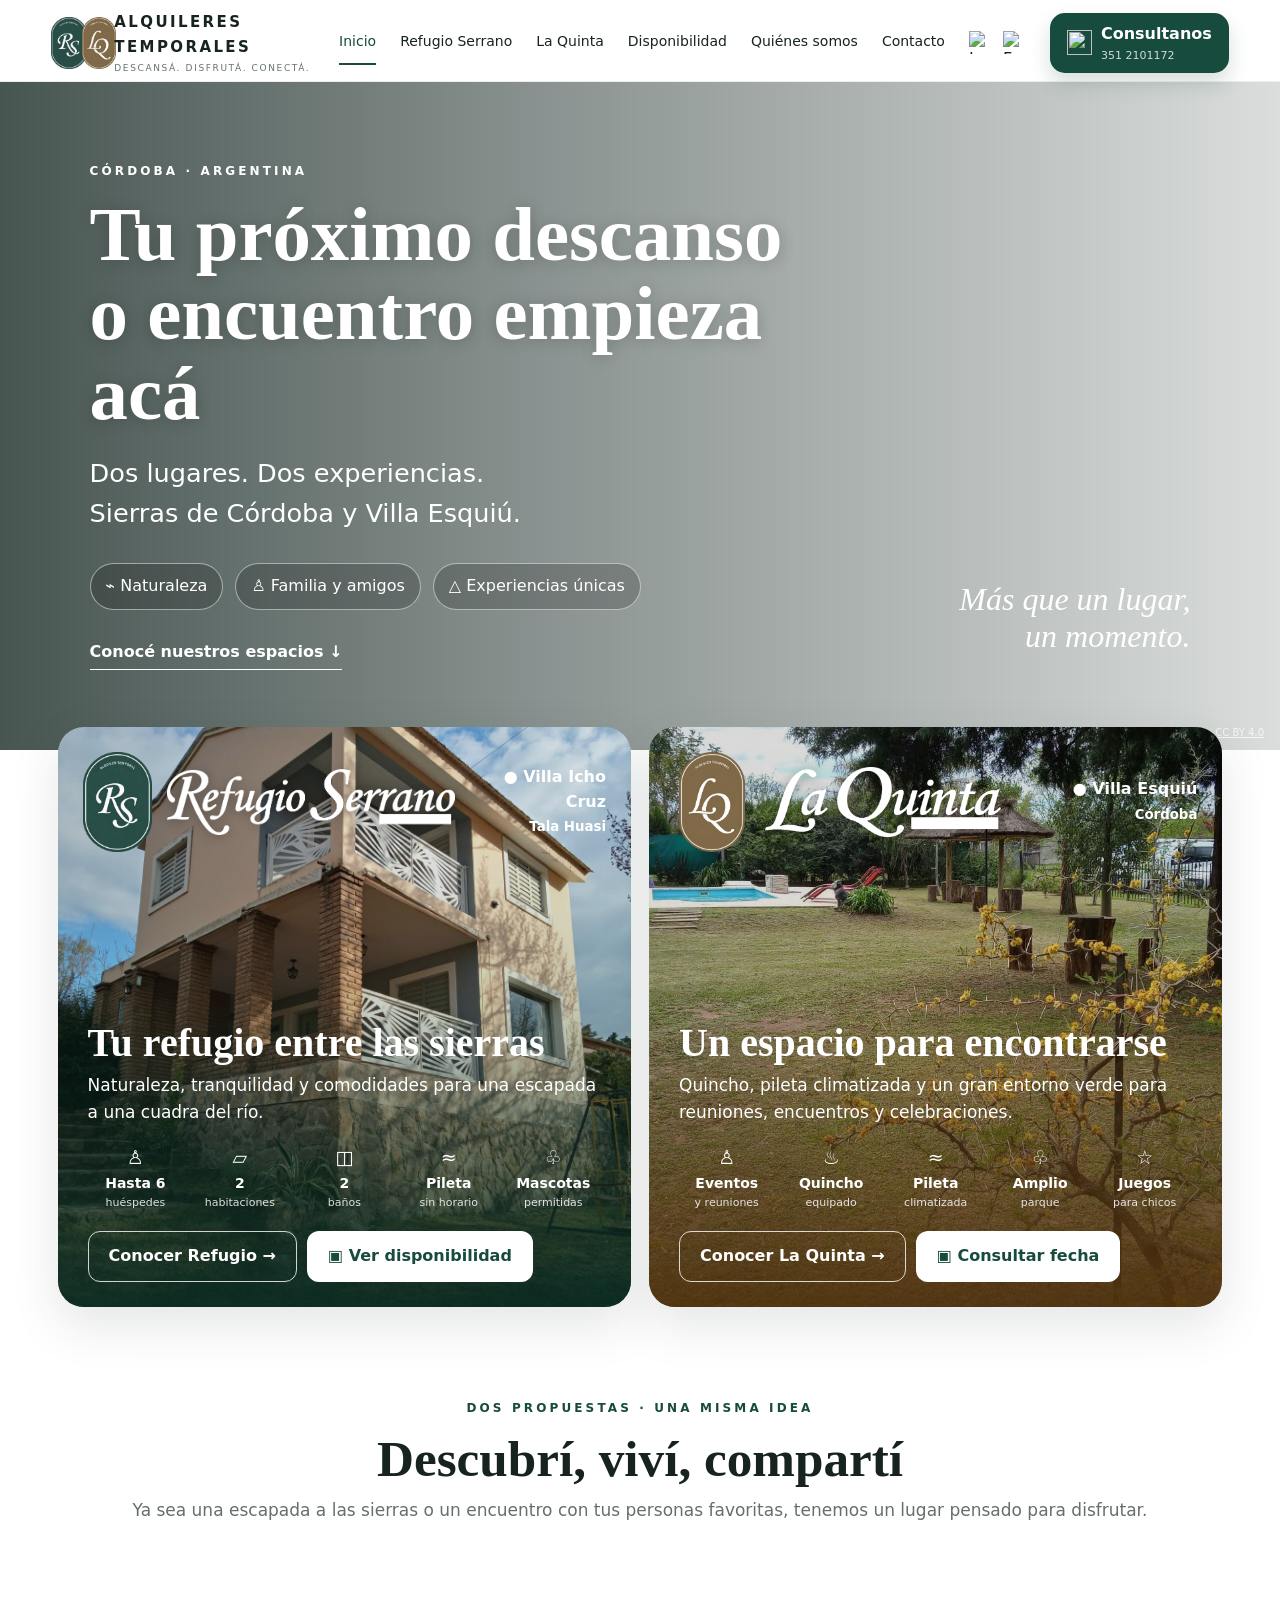
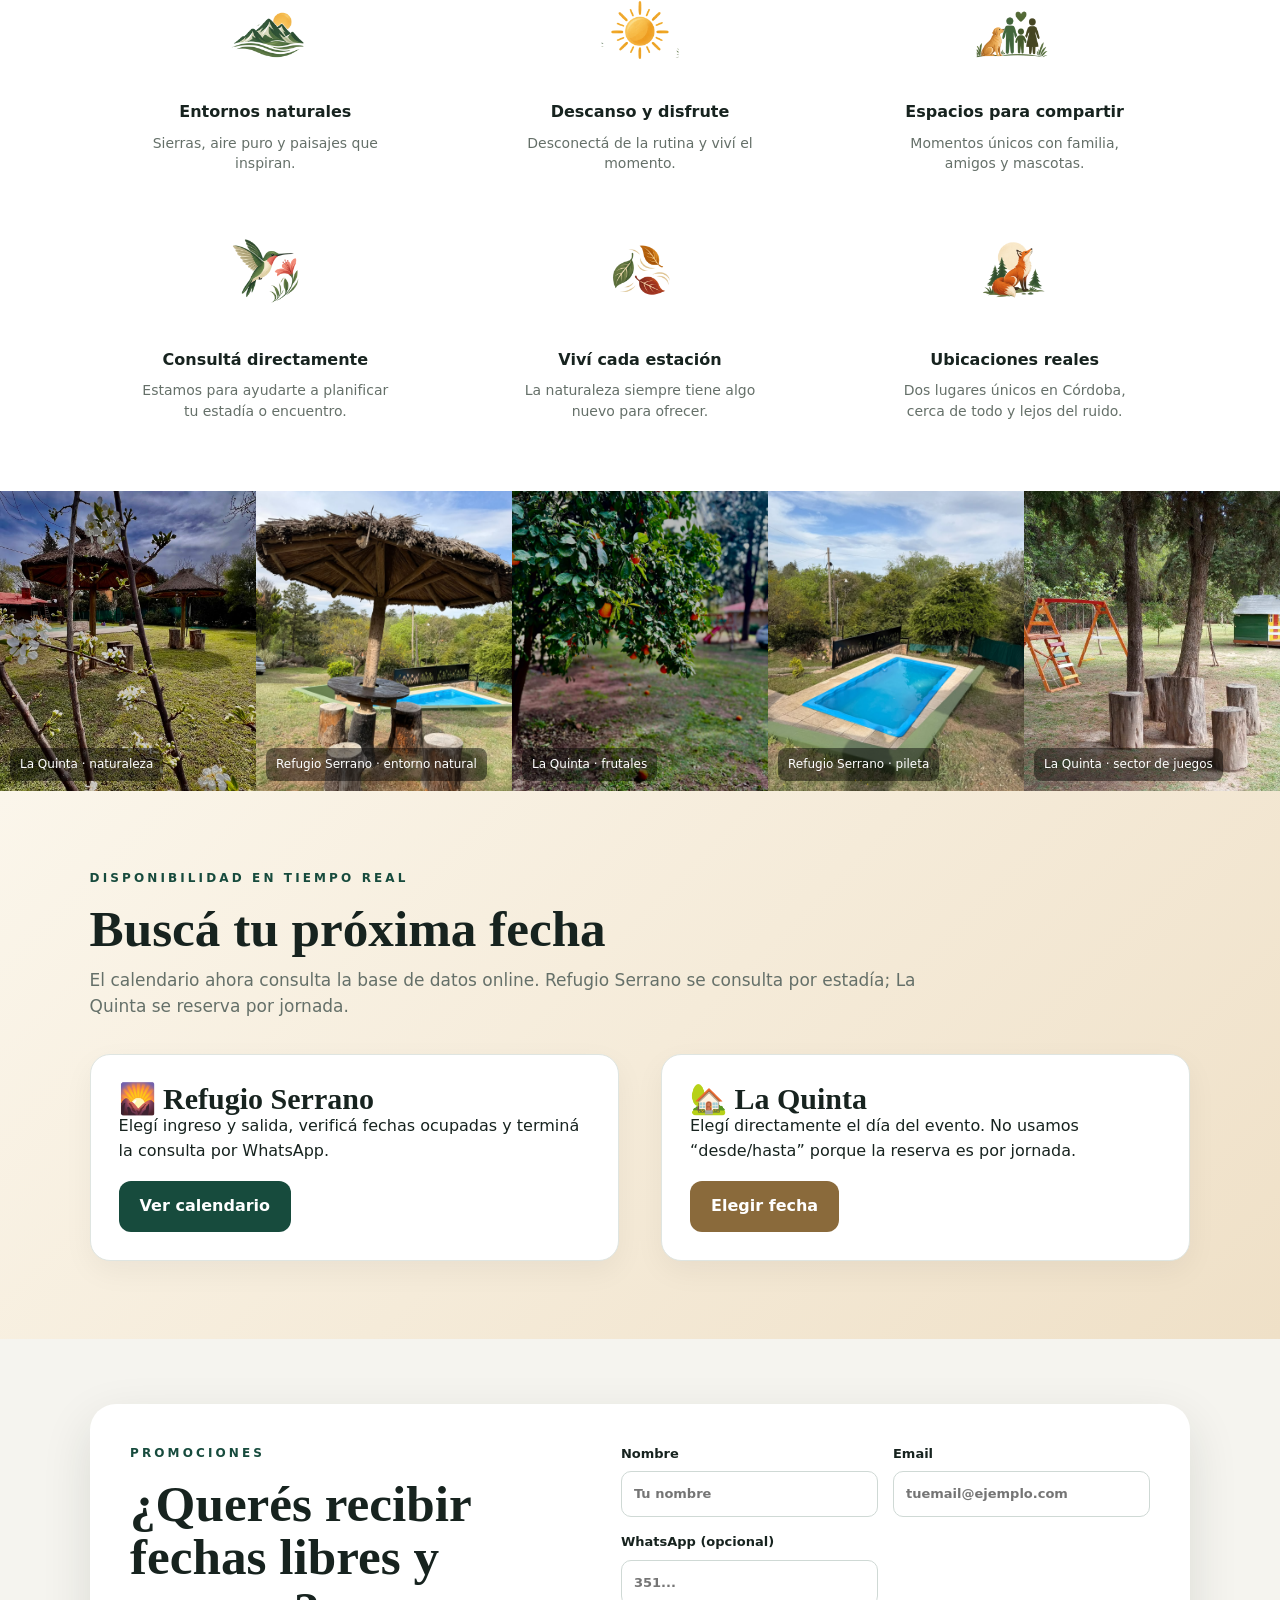
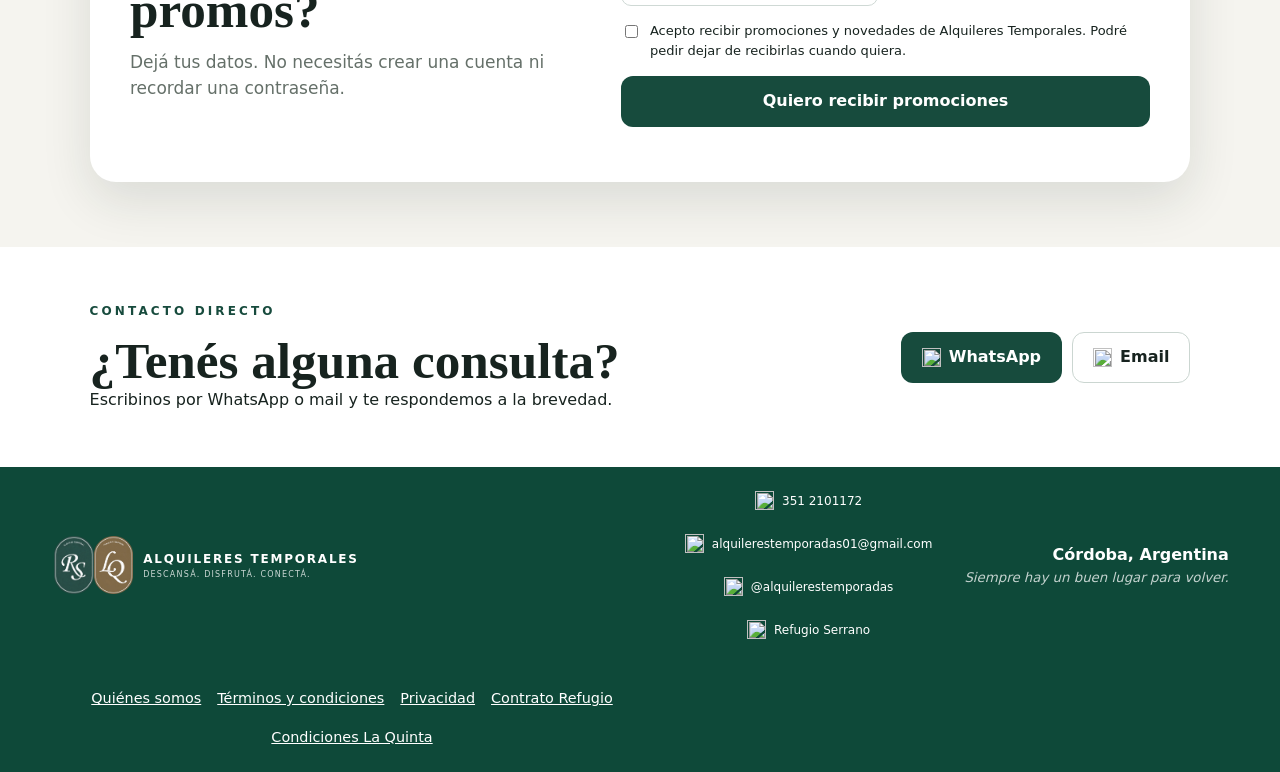
==== commit 4576483a: "Usar fotos nuevas en franja y corregir altura de imagenes" ====
--- a/index.html
+++ b/index.html
@@ -6,7 +6,7 @@
 <article class="property quinta"><img class="property-photo" src="assets/quinta-pileta-real.jpeg" alt="Pileta y quincho reales de La Quinta"><div class="property-gradient"></div><div class="property-head"><img class="badge" src="assets/lq-badge.png" alt="Logo La Quinta"><img class="wordmark" src="assets/lq-word.png" alt="La Quinta"><span class="location">● Villa Esquiú<br><small>Córdoba</small></span></div><div class="property-body"><h2>Un espacio para encontrarse</h2><p>Quincho, pileta climatizada y un gran entorno verde para reuniones, encuentros y celebraciones.</p><div class="facts"><span>♙<b>Eventos</b><small>y reuniones</small></span><span>♨<b>Quincho</b><small>equipado</small></span><span>≈<b>Pileta</b><small>climatizada</small></span><span>♧<b>Amplio</b><small>parque</small></span><span>☆<b>Juegos</b><small>para chicos</small></span></div><div class="actions"><a href="la-quinta.html" class="outline">Conocer La Quinta →</a><a href="disponibilidad.html" class="light">▣ Consultar fecha</a></div></div></article>
 </section>
 <section class="benefits"><p class="eyebrow dark">DOS PROPUESTAS · UNA MISMA IDEA</p><h2>Descubrí, viví, compartí</h2><p class="subtitle">Ya sea una escapada a las sierras o un encuentro con tus personas favoritas, tenemos un lugar pensado para disfrutar.</p><div class="benefit-grid benefit-grid-icons"><div class="benefit-item"><img src="assets/icon-sierras.png" alt="Sierras y naturaleza"><b>Entornos naturales</b><span>Sierras, aire puro y paisajes que inspiran.</span></div><div class="benefit-item"><img src="assets/icon-sol.png" alt="Sol y descanso"><b>Descanso y disfrute</b><span>Desconectá de la rutina y viví el momento.</span></div><div class="benefit-item"><img src="assets/icon-familia.png" alt="Familia con mascota"><b>Espacios para compartir</b><span>Momentos únicos con familia, amigos y mascotas.</span></div><div class="benefit-item"><img src="assets/icon-colibri.png" alt="Colibrí"><b>Consultá directamente</b><span>Estamos para ayudarte a planificar tu estadía o encuentro.</span></div><div class="benefit-item"><img src="assets/icon-hojas.png" alt="Hojas de distintas estaciones"><b>Viví cada estación</b><span>La naturaleza siempre tiene algo nuevo para ofrecer.</span></div><div class="benefit-item"><img src="assets/icon-zorro.png" alt="Zorro entre sierras"><b>Ubicaciones reales</b><span>Dos lugares únicos en Córdoba, cerca de todo y lejos del ruido.</span></div></div></section>
-<section class="gallery-strip"><figure><img src="assets/quinta-flores-1.jpeg" alt="Flores de La Quinta"><figcaption>La Quinta · naturaleza</figcaption></figure><figure><img src="assets/refugio-vista-frente.jpeg" alt="Vista del entorno natural de Refugio Serrano"><figcaption>Refugio Serrano · entorno natural</figcaption></figure><figure><img src="assets/quinta-frutales-1.jpeg" alt="Frutales de La Quinta"><figcaption>La Quinta · frutales</figcaption></figure><figure><img src="assets/refugio-vista-derecha.jpeg" alt="Vista del parque de Refugio Serrano"><figcaption>Refugio Serrano · parque</figcaption></figure><figure><img src="assets/quinta-juegos-real.jpeg" alt="Juegos de La Quinta"><figcaption>La Quinta · sector de juegos</figcaption></figure></section>
+<section class="gallery-strip"><figure><img src="assets/quinta-flores-1.jpeg" alt="Flores de La Quinta"><figcaption>La Quinta · naturaleza</figcaption></figure><figure><img src="assets/refugio-franja-parque-oct26.jpeg" alt="Vista del entorno natural de Refugio Serrano"><figcaption>Refugio Serrano · entorno natural</figcaption></figure><figure><img src="assets/quinta-frutales-1.jpeg" alt="Frutales de La Quinta"><figcaption>La Quinta · frutales</figcaption></figure><figure><img src="assets/refugio-franja-pileta-oct26.jpeg" alt="Pileta y entorno de Refugio Serrano"><figcaption>Refugio Serrano · pileta</figcaption></figure><figure><img src="assets/quinta-juegos-real.jpeg" alt="Juegos de La Quinta"><figcaption>La Quinta · sector de juegos</figcaption></figure></section>
 <section class="section brown-soft"><div class="section-head"><p class="eyebrow dark">DISPONIBILIDAD EN TIEMPO REAL</p><h2>Buscá tu próxima fecha</h2><p>El calendario ahora consulta la base de datos online. Refugio Serrano se consulta por estadía; La Quinta se reserva por jornada.</p></div><div class="grid-2"><div class="feature-card"><h3>🌄 Refugio Serrano</h3><p>Elegí ingreso y salida, verificá fechas ocupadas y terminá la consulta por WhatsApp.</p><p style="margin-top:18px"><a class="btn green" href="disponibilidad.html">Ver calendario</a></p></div><div class="feature-card"><h3>🏡 La Quinta</h3><p>Elegí directamente el día del evento. No usamos “desde/hasta” porque la reserva es por jornada.</p><p style="margin-top:18px"><a class="btn brown" href="disponibilidad.html">Elegir fecha</a></p></div></div></section>
 <section class="newsletter"><div class="newsletter-box"><div><p class="eyebrow dark">PROMOCIONES</p><h2>¿Querés recibir fechas libres y promos?</h2><p class="note">Dejá tus datos. No necesitás crear una cuenta ni recordar una contraseña.</p></div><form class="form-grid" data-newsletter-form><label>Nombre<input name="name" required minlength="2" placeholder="Tu nombre"></label><label>Email<input name="email" type="email" required placeholder="tuemail@ejemplo.com"></label><label>WhatsApp (opcional)<input name="phone" placeholder="351..."></label><label class="consent"><input name="consent" type="checkbox" value="yes" required> Acepto recibir promociones y novedades de Alquileres Temporales. Podré pedir dejar de recibirlas cuando quiera.</label><button class="btn green" type="submit">Quiero recibir promociones</button><div data-status></div></form></div></section>
 <div data-contact></div></main><div data-site-footer></div>
--- a/styles.css
+++ b/styles.css
@@ -9,7 +9,7 @@
 .brand{display:flex;align-items:center;gap:13px;min-width:0}.brand-badges,.footer-badges{display:flex;align-items:center}.brand-badges img{height:52px;width:39px;object-fit:contain;margin-right:-5px}.brand b{font-size:15px;letter-spacing:.16em}.brand small{display:block;font-size:9px;letter-spacing:.18em;margin-top:2px;color:#66726c}.site-nav{display:flex;gap:24px;align-items:center;font-size:14px}.site-nav a{padding:10px 0;border-bottom:2px solid transparent}.site-nav a:hover,.site-nav a.active{color:var(--green);border-color:var(--green)}.header-social{display:flex;gap:11px}.header-social img{width:23px;height:23px}.wa-pill{display:flex;gap:9px;align-items:center;background:var(--green);color:#fff;padding:9px 17px;border-radius:15px;box-shadow:0 10px 20px rgba(23,75,61,.18)}.wa-pill img{width:25px;height:25px}.wa-pill span{display:flex;flex-direction:column}.wa-pill small{opacity:.8;font-size:11px}.menu-toggle{display:none;border:0;background:none;font-size:24px}
 .hero{min-height:620px;position:relative;background-image:linear-gradient(90deg,rgba(10,29,24,.75) 0%,rgba(10,29,24,.46) 46%,rgba(10,29,24,.15) 100%),url('https://upload.wikimedia.org/wikipedia/commons/1/18/Paisaje_del_afluente_R%C3%ADo_Icho_Cruz.jpg');background-size:cover;background-position:center 58%;color:#fff;display:flex;align-items:center;padding:80px clamp(24px,7vw,115px)}.hero-content{max-width:750px}.eyebrow{font-size:12px;letter-spacing:.26em;font-weight:800;margin-bottom:14px}.eyebrow.dark{color:var(--green)}.hero h1{font-size:clamp(50px,6vw,90px);text-shadow:0 2px 15px rgba(0,0,0,.2)}.hero .lead{font-size:clamp(19px,2vw,27px);margin-top:20px}.hero-pills{display:flex;gap:12px;flex-wrap:wrap;margin-top:30px}.hero-pills span{border:1px solid rgba(255,255,255,.5);background:rgba(0,0,0,.18);padding:10px 15px;border-radius:999px}.hero-cta{display:inline-block;margin-top:30px;font-weight:800;border-bottom:1px solid #fff;padding-bottom:4px}.hero-note{position:absolute;right:7vw;bottom:95px;font:italic 32px Georgia,serif;text-align:right}.hero-credit{position:absolute;right:16px;bottom:10px;font-size:10px;color:rgba(255,255,255,.75)}.hero-credit a{text-decoration:underline}
 .spaces{display:grid;grid-template-columns:1fr 1fr;gap:18px;padding:22px clamp(20px,4.5vw,70px);margin-top:-45px;position:relative;z-index:5}.property{height:580px;border-radius:var(--radius);overflow:hidden;position:relative;color:#fff;box-shadow:var(--shadow)}.property-photo{width:100%;height:100%;object-fit:cover}.property-gradient{position:absolute;inset:0;background:linear-gradient(180deg,rgba(0,0,0,.12) 20%,rgba(9,43,34,.22) 48%,rgba(9,43,34,.94) 100%)}.property.quinta .property-gradient{background:linear-gradient(180deg,rgba(0,0,0,.15) 20%,rgba(77,45,12,.17) 48%,rgba(80,50,15,.94) 100%)}.property-head{position:absolute;top:25px;left:25px;right:25px;display:flex;align-items:center;gap:15px}.property-head .badge{height:100px;width:76px;object-fit:contain}.property-head .wordmark{height:70px;width:min(55%,430px);object-fit:contain;object-position:left center}.property-head .location{margin-left:auto;text-align:right;font-weight:700}.property-body{position:absolute;left:30px;right:30px;bottom:25px}.property-body h2{font-size:40px}.property-body>p{font-size:17px;margin:9px 0 18px;max-width:660px}.facts{display:grid;grid-template-columns:repeat(5,1fr);gap:9px;margin:16px 0}.facts span{display:flex;align-items:center;flex-direction:column;text-align:center;font-size:19px}.facts b{font-size:14px}.facts small{font-size:11px;opacity:.85}.actions{display:flex;gap:10px;flex-wrap:wrap;margin-top:20px}.outline,.light,.btn{display:inline-flex;align-items:center;justify-content:center;gap:8px;border-radius:12px;padding:12px 20px;font-weight:750;border:1px solid transparent}.outline{border-color:rgba(255,255,255,.8);color:#fff}.light{background:#fff;color:var(--green)}
-.section{padding:78px clamp(22px,7vw,110px)}.white{background:#fff}.cream{background:var(--cream)}.green-soft{background:linear-gradient(135deg,#edf6f2,#dbece5)}.brown-soft{background:linear-gradient(135deg,#fbf6eb,#efe0c7)}.section-head{max-width:850px;margin-bottom:34px}.section-head h2,.benefits h2,.newsletter h2,.contact-band h2{font-size:clamp(35px,4vw,56px)}.section-head p:last-child,.subtitle,.note{color:var(--muted);font-size:17px;margin-top:12px}.benefits{text-align:center;padding:70px 7vw;background:#fff}.benefit-grid{display:grid;grid-template-columns:repeat(5,1fr);gap:24px;margin-top:45px}.benefit-grid div{font-size:32px}.benefit-grid b{display:block;font-size:14px;font-family:Inter,system-ui,sans-serif;margin-top:10px}.gallery-strip{display:grid;grid-template-columns:repeat(5,1fr);height:300px;overflow:hidden}.gallery-strip figure{margin:0;position:relative}.gallery-strip img{width:100%;height:100%;object-fit:cover}.gallery-strip figcaption{position:absolute;left:10px;bottom:10px;color:white;background:rgba(0,0,0,.45);padding:7px 10px;border-radius:8px;font-size:12px}
+.section{padding:78px clamp(22px,7vw,110px)}.white{background:#fff}.cream{background:var(--cream)}.green-soft{background:linear-gradient(135deg,#edf6f2,#dbece5)}.brown-soft{background:linear-gradient(135deg,#fbf6eb,#efe0c7)}.section-head{max-width:850px;margin-bottom:34px}.section-head h2,.benefits h2,.newsletter h2,.contact-band h2{font-size:clamp(35px,4vw,56px)}.section-head p:last-child,.subtitle,.note{color:var(--muted);font-size:17px;margin-top:12px}.benefits{text-align:center;padding:70px 7vw;background:#fff}.benefit-grid{display:grid;grid-template-columns:repeat(5,1fr);gap:24px;margin-top:45px}.benefit-grid div{font-size:32px}.benefit-grid b{display:block;font-size:14px;font-family:Inter,system-ui,sans-serif;margin-top:10px}.gallery-strip{display:grid;grid-template-columns:repeat(5,1fr);height:300px;overflow:hidden}.gallery-strip figure{margin:0;position:relative;height:100%;min-height:0;min-width:0}.gallery-strip img{width:100%;height:100%;object-fit:cover}.gallery-strip figcaption{position:absolute;left:10px;bottom:10px;color:white;background:rgba(0,0,0,.45);padding:7px 10px;border-radius:8px;font-size:12px}
 .grid-2{display:grid;grid-template-columns:1fr 1fr;gap:42px;align-items:start}.feature-card{background:white;border:1px solid var(--line);border-radius:20px;padding:28px;box-shadow:0 10px 30px rgba(0,0,0,.05)}.feature-card h3{font-size:30px}.btn.green{background:var(--green);color:#fff}.btn.brown{background:var(--brown);color:#fff}.btn.white{background:#fff;color:var(--green)}.btn.ghost{background:#fff;border-color:#cbd6d1;color:var(--ink)}.btn.danger{background:var(--danger);color:#fff}.btn.small{padding:9px 14px;font-size:13px}.btn-icon{width:19px;height:19px}.btn:disabled{opacity:.5;cursor:not-allowed}.newsletter{padding:65px clamp(22px,7vw,110px);background:#f5f4ef}.newsletter-box{max-width:1100px;margin:auto;display:grid;grid-template-columns:1fr 1.2fr;gap:50px;background:#fff;padding:40px;border-radius:var(--radius);box-shadow:var(--shadow)}.form-grid{display:grid;grid-template-columns:1fr 1fr;gap:15px}.form-grid label{font-weight:700;font-size:13px}.form-grid input,.form-grid select,.admin-controls input{display:block;width:100%;margin-top:7px;border:1px solid #cfd9d5;padding:12px;border-radius:10px;background:white}.form-grid .consent,.form-grid button,.form-grid [data-status],.form-grid #loginStatus{grid-column:1/-1}.consent{font-weight:500!important;display:flex;gap:9px;align-items:flex-start}.consent input{width:auto;margin-top:4px}.status{padding:11px 13px;border-radius:9px;margin-top:8px}.status.success{background:#e7f6ed;color:#1e6d41}.status.error{background:#fae8e7;color:#8b2a24}.status.info{background:#e9f1f8;color:#285772}.contact-band{display:flex;justify-content:space-between;align-items:center;gap:30px;padding:55px clamp(22px,7vw,110px);background:#fff}.contact-actions{display:flex;gap:10px;flex-wrap:wrap}
 .site-footer{background:#0e4939;color:#fff;padding:24px clamp(18px,4vw,62px);display:grid;grid-template-columns:auto 1fr auto;align-items:center;gap:32px}.footer-brand{display:flex;align-items:center;gap:12px}.footer-badges img{width:45px;height:58px;object-fit:contain;margin-right:-5px}.footer-brand span:last-child{display:flex;flex-direction:column}.footer-brand b{letter-spacing:.15em;font-size:12px}.footer-brand small{font-size:8px;letter-spacing:.15em;opacity:.78}.footer-links{display:flex;justify-content:center;gap:24px;flex-wrap:wrap}.footer-links a{display:flex;gap:8px;align-items:center;font-size:12px}.footer-links img{width:19px;height:19px}.footer-place{text-align:right;display:flex;flex-direction:column}.footer-place small{opacity:.75;font-style:italic}
 .detail-hero{height:520px;color:#fff;display:flex;align-items:flex-end;padding:55px clamp(22px,7vw,110px);background-size:cover;background-position:center;position:relative}.detail-hero.refugio{background-image:linear-gradient(0deg,rgba(11,57,45,.88),rgba(11,57,45,.2)),url('assets/refugio-casa-real.jpeg')}.detail-hero.quinta{background-image:linear-gradient(0deg,rgba(100,67,25,.86),rgba(100,67,25,.16)),url('assets/quinta-pileta-real.jpeg')}.detail-hero-inner{width:100%}.detail-brand{display:flex;gap:18px;align-items:center;margin-bottom:18px}.detail-brand .badge{height:105px;width:80px;object-fit:contain}.detail-brand .wordmark{height:80px;max-width:540px;object-fit:contain;object-position:left}.detail-hero h1{font-size:clamp(50px,6vw,82px)}.detail-meta{display:flex;gap:10px;flex-wrap:wrap;margin-top:19px}.detail-meta span{background:rgba(255,255,255,.15);border:1px solid rgba(255,255,255,.4);border-radius:999px;padding:9px 14px;backdrop-filter:blur(6px)}.theme-refugio .section-head h2,.theme-refugio .amenity b{color:#174b3d}.theme-quinta .section-head h2,.theme-quinta .amenity b{color:#68461f}.theme-refugio .refuge-intro{border-top:8px solid #6faaa0}.theme-quinta .quinta-intro{border-top:8px solid #c9a66b}
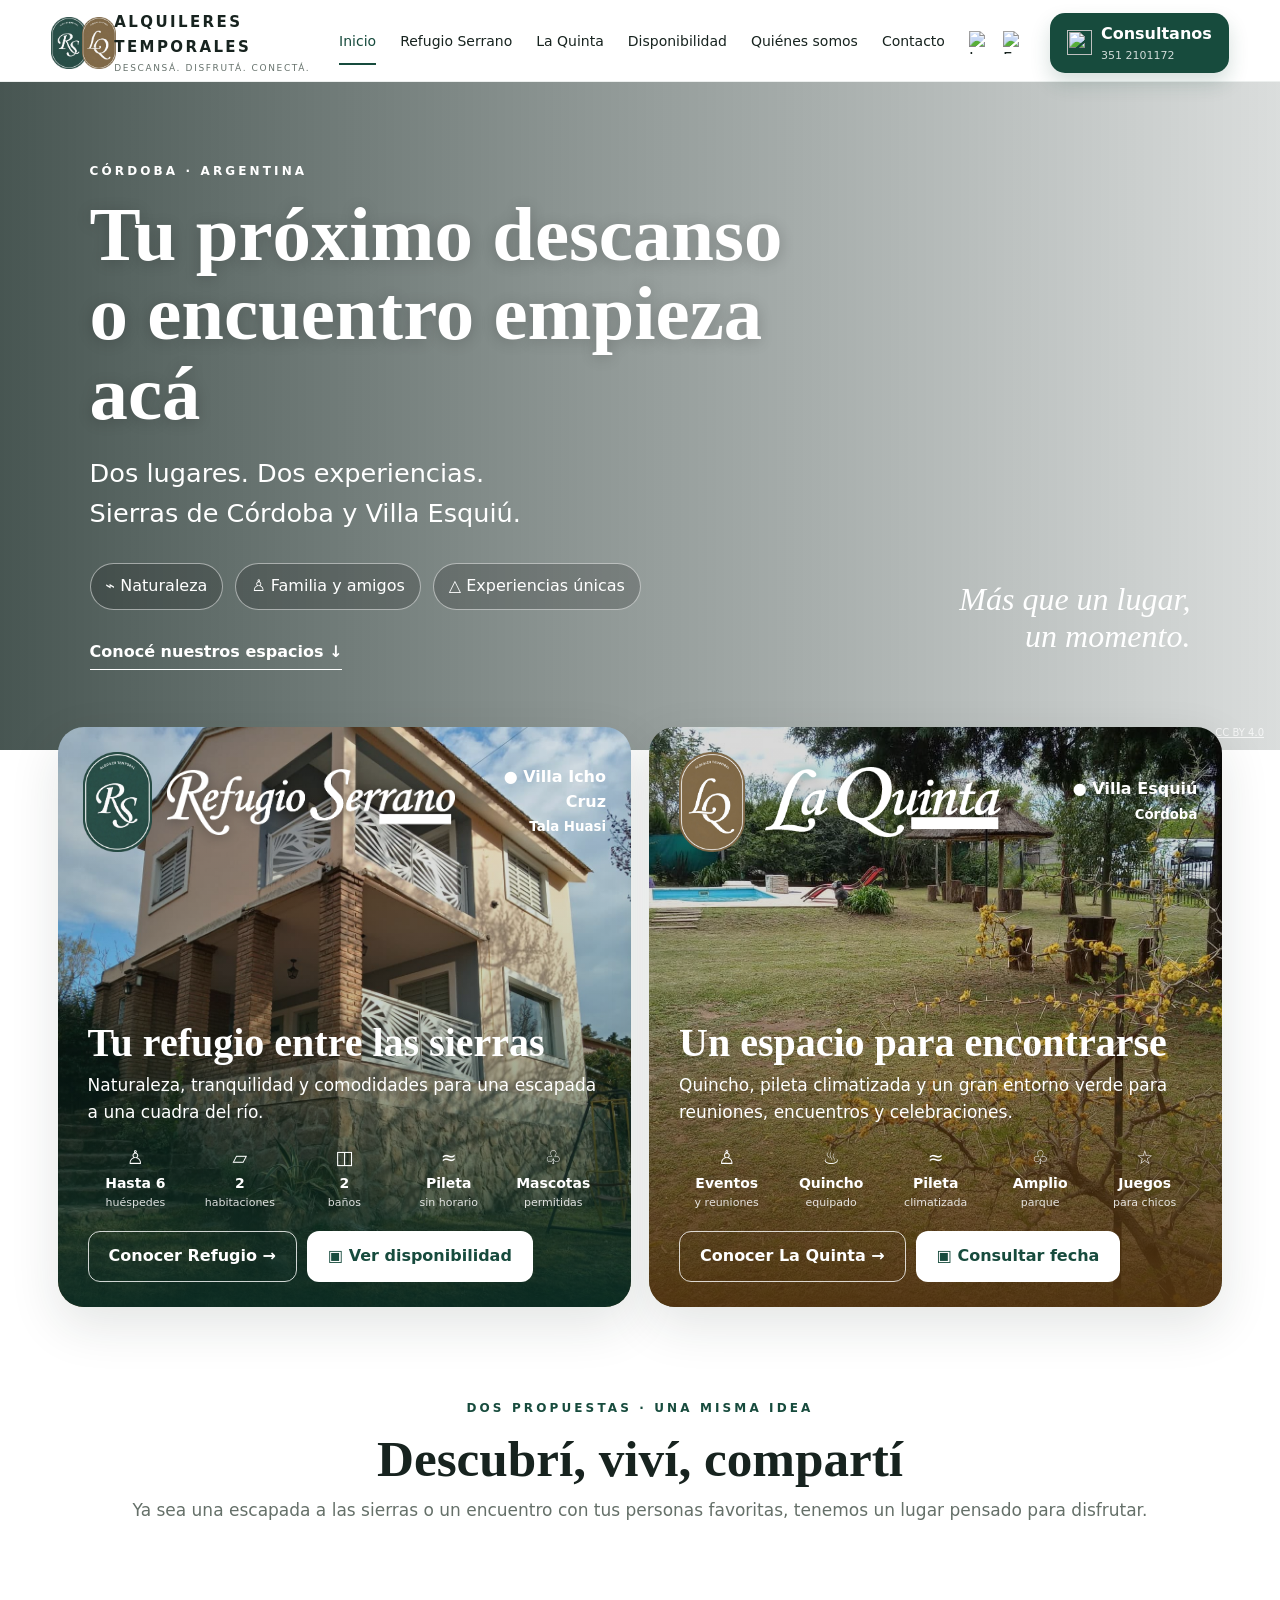
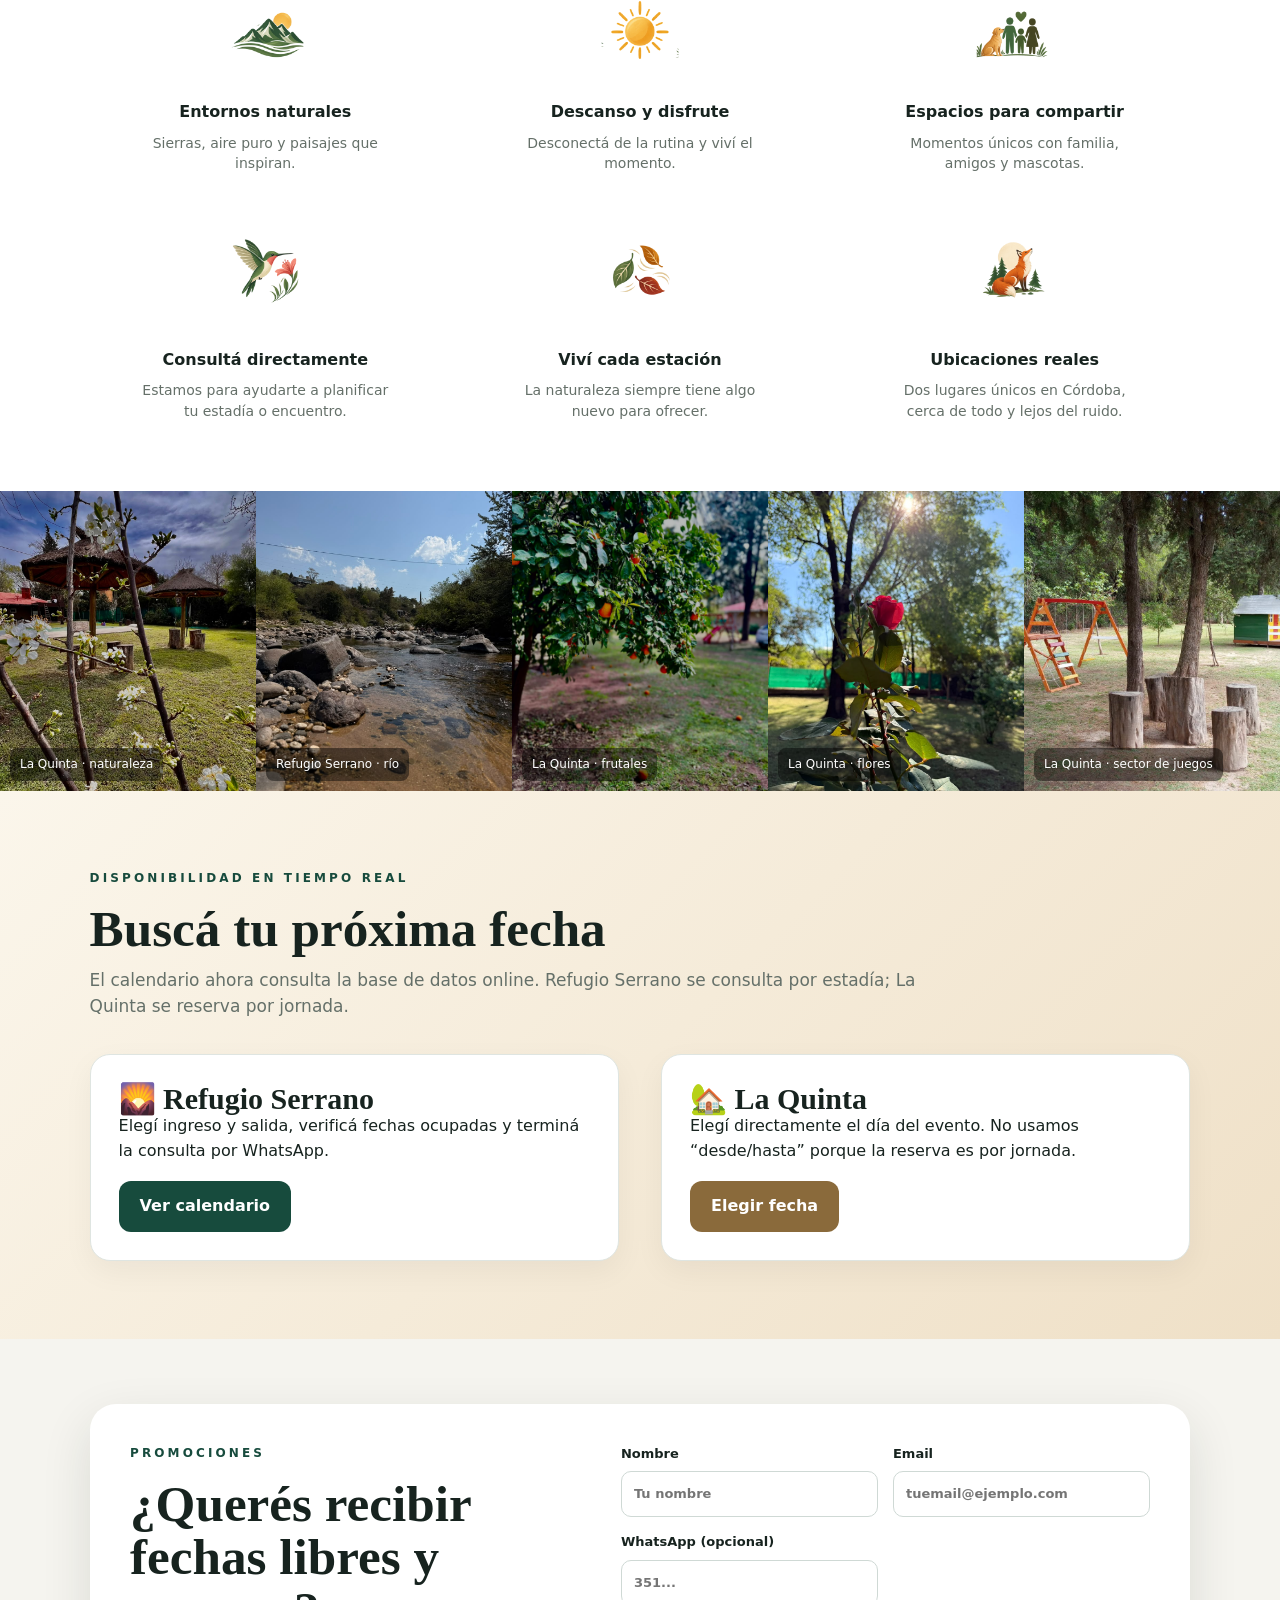
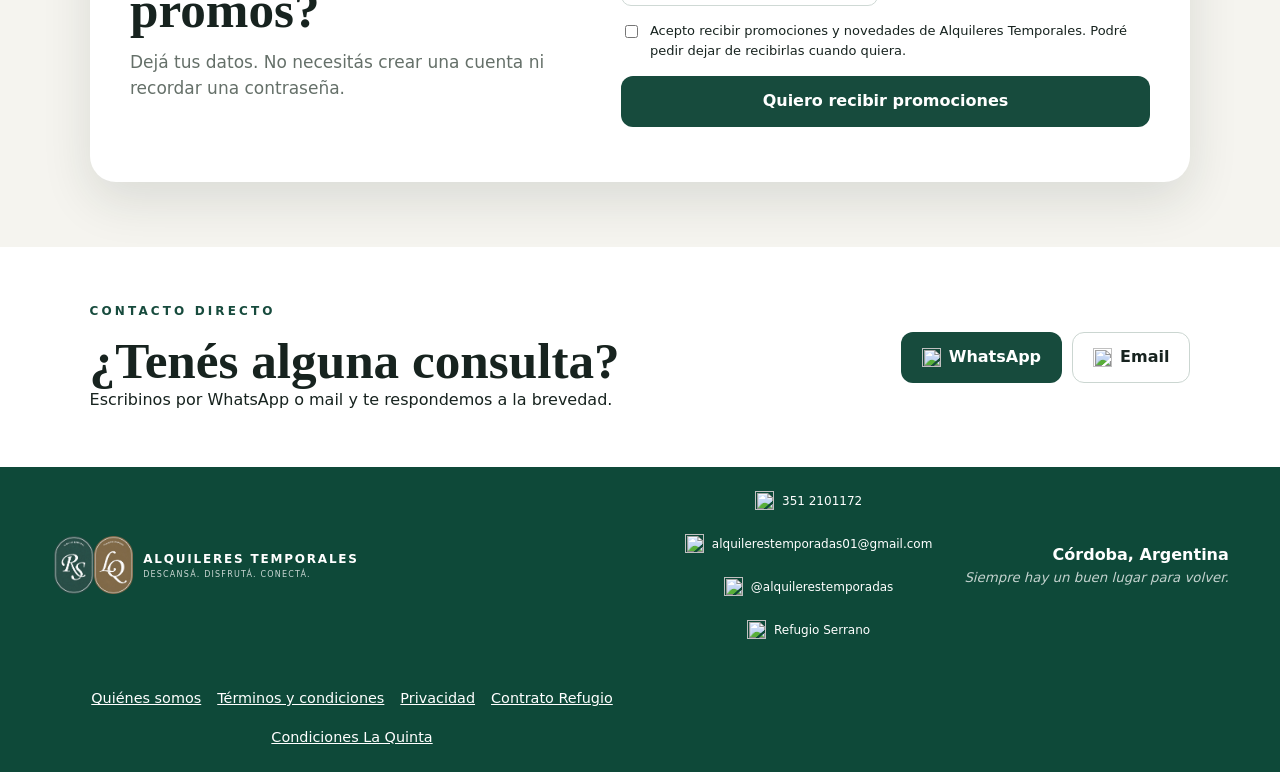
==== commit 6a70312d: "Actualizar franja con fotos adjuntas del rio y rosa" ====
--- a/index.html
+++ b/index.html
@@ -6,7 +6,7 @@
 <article class="property quinta"><img class="property-photo" src="assets/quinta-pileta-real.jpeg" alt="Pileta y quincho reales de La Quinta"><div class="property-gradient"></div><div class="property-head"><img class="badge" src="assets/lq-badge.png" alt="Logo La Quinta"><img class="wordmark" src="assets/lq-word.png" alt="La Quinta"><span class="location">● Villa Esquiú<br><small>Córdoba</small></span></div><div class="property-body"><h2>Un espacio para encontrarse</h2><p>Quincho, pileta climatizada y un gran entorno verde para reuniones, encuentros y celebraciones.</p><div class="facts"><span>♙<b>Eventos</b><small>y reuniones</small></span><span>♨<b>Quincho</b><small>equipado</small></span><span>≈<b>Pileta</b><small>climatizada</small></span><span>♧<b>Amplio</b><small>parque</small></span><span>☆<b>Juegos</b><small>para chicos</small></span></div><div class="actions"><a href="la-quinta.html" class="outline">Conocer La Quinta →</a><a href="disponibilidad.html" class="light">▣ Consultar fecha</a></div></div></article>
 </section>
 <section class="benefits"><p class="eyebrow dark">DOS PROPUESTAS · UNA MISMA IDEA</p><h2>Descubrí, viví, compartí</h2><p class="subtitle">Ya sea una escapada a las sierras o un encuentro con tus personas favoritas, tenemos un lugar pensado para disfrutar.</p><div class="benefit-grid benefit-grid-icons"><div class="benefit-item"><img src="assets/icon-sierras.png" alt="Sierras y naturaleza"><b>Entornos naturales</b><span>Sierras, aire puro y paisajes que inspiran.</span></div><div class="benefit-item"><img src="assets/icon-sol.png" alt="Sol y descanso"><b>Descanso y disfrute</b><span>Desconectá de la rutina y viví el momento.</span></div><div class="benefit-item"><img src="assets/icon-familia.png" alt="Familia con mascota"><b>Espacios para compartir</b><span>Momentos únicos con familia, amigos y mascotas.</span></div><div class="benefit-item"><img src="assets/icon-colibri.png" alt="Colibrí"><b>Consultá directamente</b><span>Estamos para ayudarte a planificar tu estadía o encuentro.</span></div><div class="benefit-item"><img src="assets/icon-hojas.png" alt="Hojas de distintas estaciones"><b>Viví cada estación</b><span>La naturaleza siempre tiene algo nuevo para ofrecer.</span></div><div class="benefit-item"><img src="assets/icon-zorro.png" alt="Zorro entre sierras"><b>Ubicaciones reales</b><span>Dos lugares únicos en Córdoba, cerca de todo y lejos del ruido.</span></div></div></section>
-<section class="gallery-strip"><figure><img src="assets/quinta-flores-1.jpeg" alt="Flores de La Quinta"><figcaption>La Quinta · naturaleza</figcaption></figure><figure><img src="assets/refugio-franja-parque-oct26.jpeg" alt="Vista del entorno natural de Refugio Serrano"><figcaption>Refugio Serrano · entorno natural</figcaption></figure><figure><img src="assets/quinta-frutales-1.jpeg" alt="Frutales de La Quinta"><figcaption>La Quinta · frutales</figcaption></figure><figure><img src="assets/refugio-franja-pileta-oct26.jpeg" alt="Pileta y entorno de Refugio Serrano"><figcaption>Refugio Serrano · pileta</figcaption></figure><figure><img src="assets/quinta-juegos-real.jpeg" alt="Juegos de La Quinta"><figcaption>La Quinta · sector de juegos</figcaption></figure></section>
+<section class="gallery-strip"><figure><img src="assets/quinta-flores-1.jpeg" alt="Flores de La Quinta"><figcaption>La Quinta · naturaleza</figcaption></figure><figure><img src="assets/refugio-rio-oct07.jpeg" alt="Río y entorno natural de Refugio Serrano"><figcaption>Refugio Serrano · río</figcaption></figure><figure><img src="assets/quinta-frutales-1.jpeg" alt="Frutales de La Quinta"><figcaption>La Quinta · frutales</figcaption></figure><figure><img src="assets/quinta-rosa-oct07.jpeg" alt="Rosa roja en el parque de La Quinta"><figcaption>La Quinta · flores</figcaption></figure><figure><img src="assets/quinta-juegos-real.jpeg" alt="Juegos de La Quinta"><figcaption>La Quinta · sector de juegos</figcaption></figure></section>
 <section class="section brown-soft"><div class="section-head"><p class="eyebrow dark">DISPONIBILIDAD EN TIEMPO REAL</p><h2>Buscá tu próxima fecha</h2><p>El calendario ahora consulta la base de datos online. Refugio Serrano se consulta por estadía; La Quinta se reserva por jornada.</p></div><div class="grid-2"><div class="feature-card"><h3>🌄 Refugio Serrano</h3><p>Elegí ingreso y salida, verificá fechas ocupadas y terminá la consulta por WhatsApp.</p><p style="margin-top:18px"><a class="btn green" href="disponibilidad.html">Ver calendario</a></p></div><div class="feature-card"><h3>🏡 La Quinta</h3><p>Elegí directamente el día del evento. No usamos “desde/hasta” porque la reserva es por jornada.</p><p style="margin-top:18px"><a class="btn brown" href="disponibilidad.html">Elegir fecha</a></p></div></div></section>
 <section class="newsletter"><div class="newsletter-box"><div><p class="eyebrow dark">PROMOCIONES</p><h2>¿Querés recibir fechas libres y promos?</h2><p class="note">Dejá tus datos. No necesitás crear una cuenta ni recordar una contraseña.</p></div><form class="form-grid" data-newsletter-form><label>Nombre<input name="name" required minlength="2" placeholder="Tu nombre"></label><label>Email<input name="email" type="email" required placeholder="tuemail@ejemplo.com"></label><label>WhatsApp (opcional)<input name="phone" placeholder="351..."></label><label class="consent"><input name="consent" type="checkbox" value="yes" required> Acepto recibir promociones y novedades de Alquileres Temporales. Podré pedir dejar de recibirlas cuando quiera.</label><button class="btn green" type="submit">Quiero recibir promociones</button><div data-status></div></form></div></section>
 <div data-contact></div></main><div data-site-footer></div>
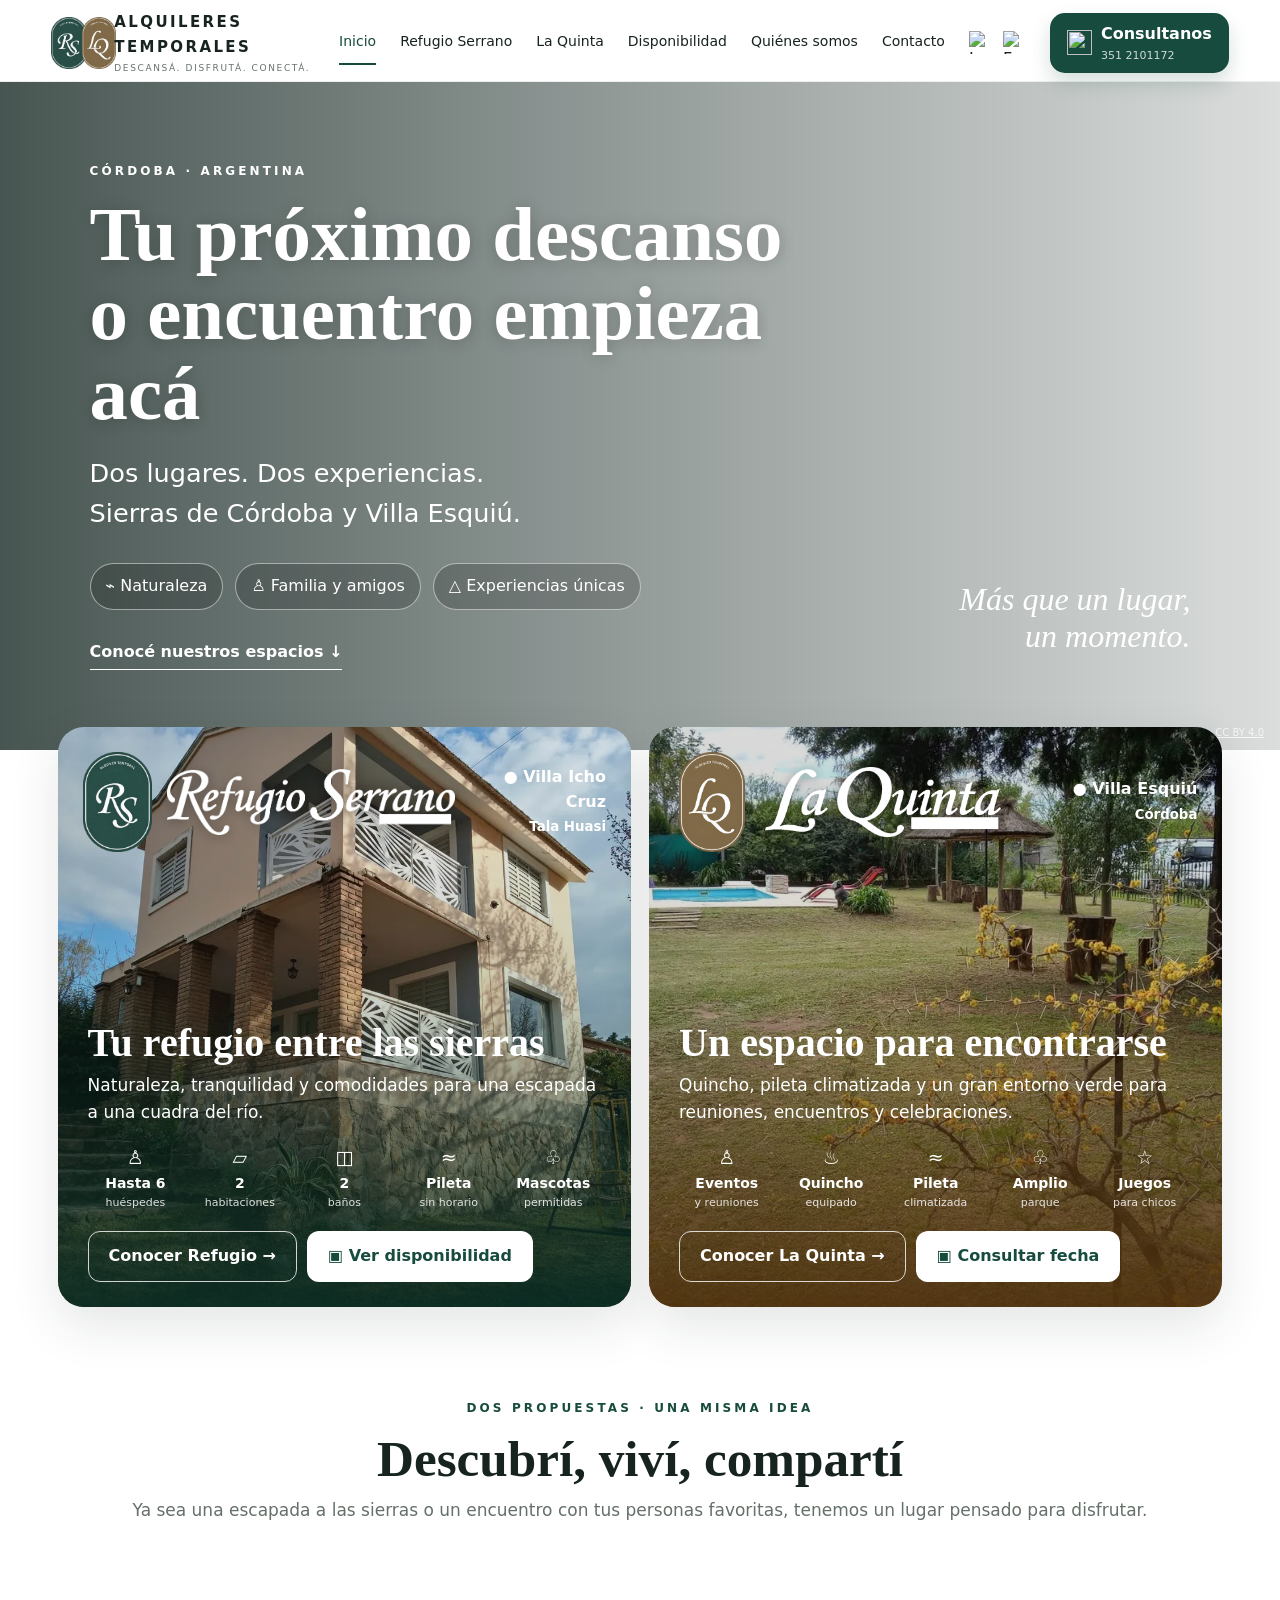
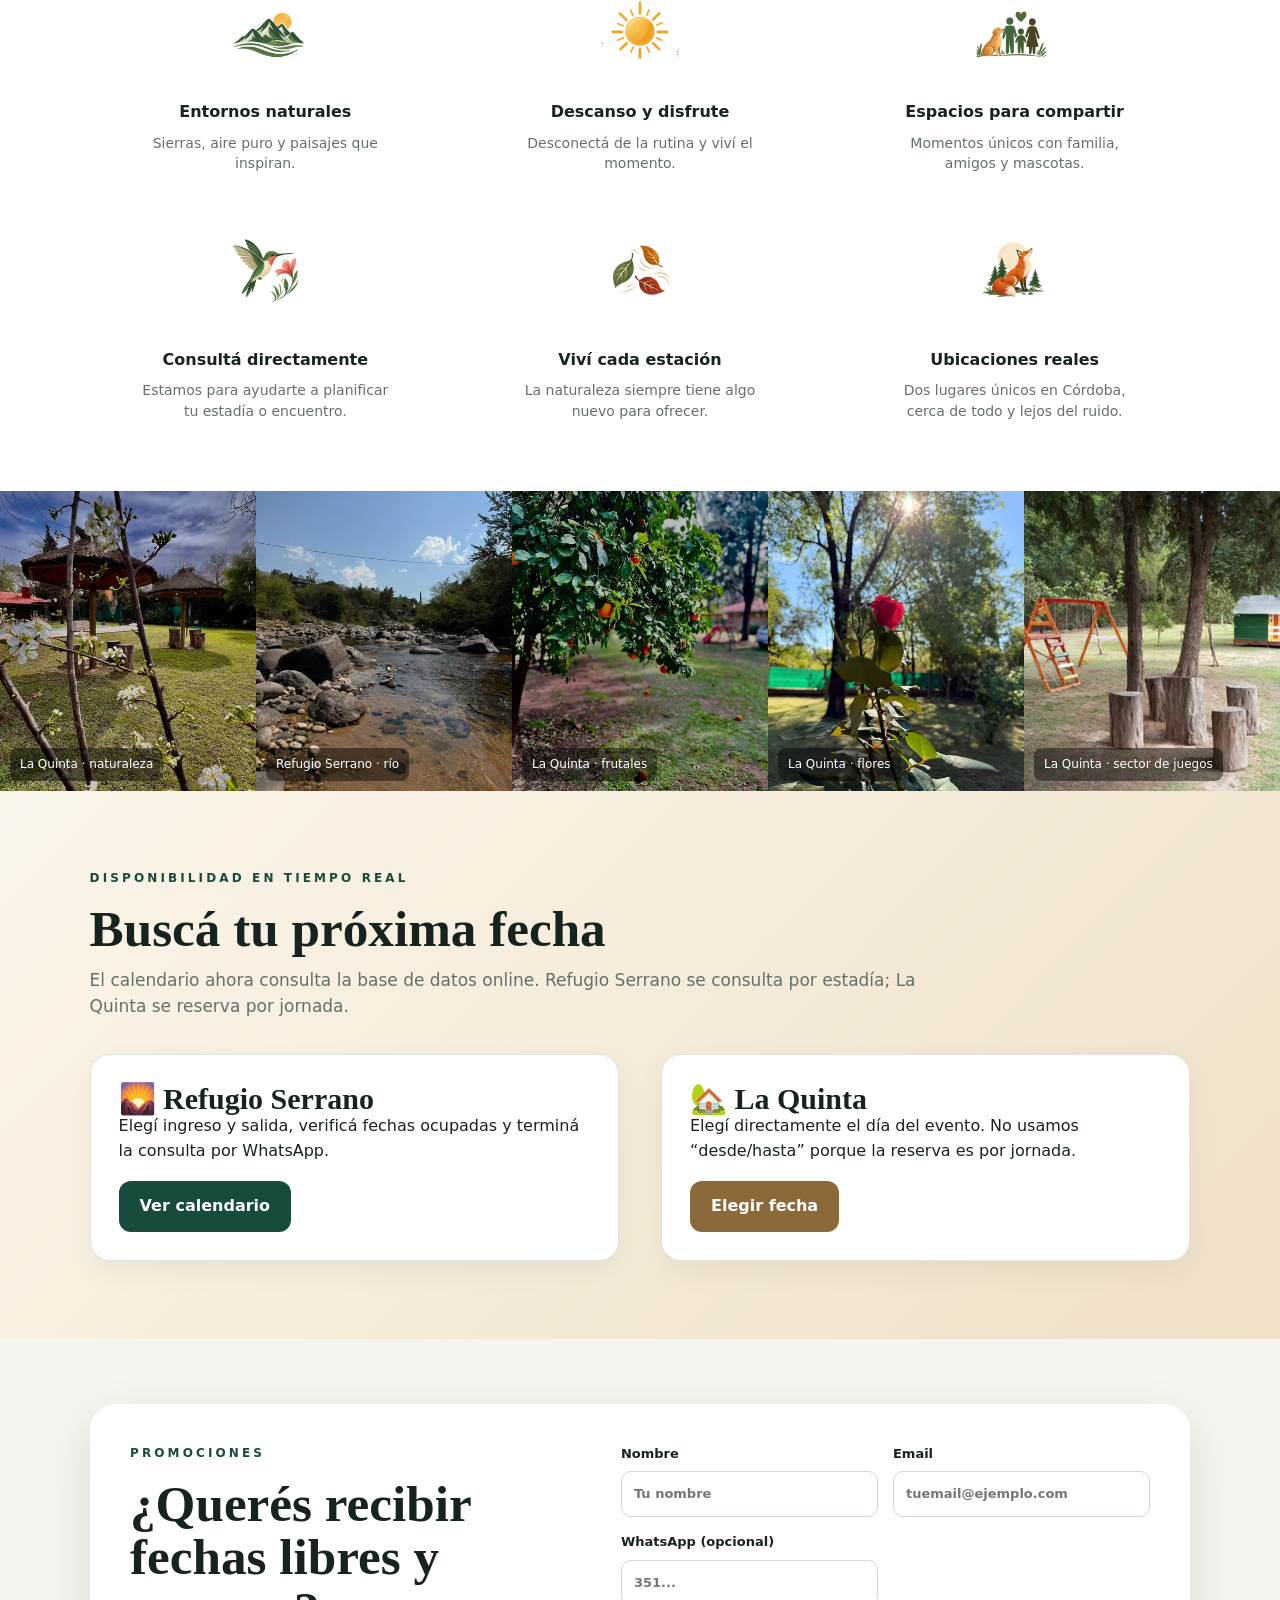
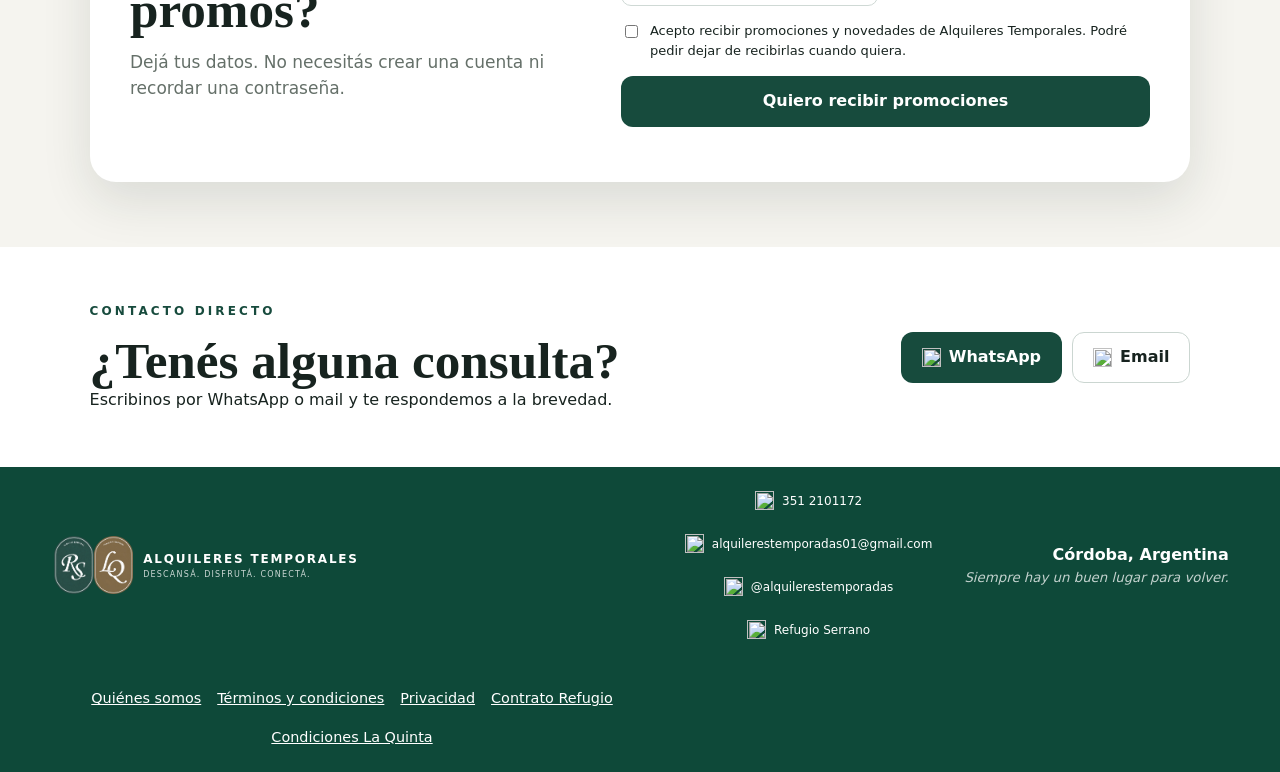
==== commit 07eb2349: "Crear demo interactiva y completar datos de Refugio Serrano" ====
--- a/index.html
+++ b/index.html
@@ -1,13 +1,13 @@
-<!doctype html><html lang="es"><head><meta charset="utf-8"><meta name="viewport" content="width=device-width,initial-scale=1"><meta name="referrer" content="strict-origin-when-cross-origin"><title>Alquileres Temporales | Córdoba</title><meta name="description" content="Refugio Serrano en Villa Icho Cruz y La Quinta en Villa Esquiú. Consultá disponibilidad y fechas por WhatsApp."><link rel="canonical" href="https://alquilerestemporadas.com.ar/"><link rel="stylesheet" href="styles.css"><meta property="og:title" content="Alquileres Temporales | Córdoba"><meta property="og:description" content="Refugio Serrano en Villa Icho Cruz y La Quinta en Villa Esquiú. Consultá disponibilidad y fechas por WhatsApp."><meta property="og:type" content="website"><meta property="og:url" content="https://alquilerestemporadas.com.ar/"><meta property="og:locale" content="es_AR"><meta property="og:site_name" content="Alquileres Temporadas"><meta name="twitter:card" content="summary_large_image"></head><body>
+<!doctype html><html lang="es"><head><meta charset="utf-8"><meta name="viewport" content="width=device-width,initial-scale=1"><meta name="referrer" content="strict-origin-when-cross-origin"><title>Alquileres Temporales | Córdoba</title><meta name="description" content="Refugio Serrano en Villa Icho Cruz y La Quinta en Villa Esquiú. Consultá disponibilidad y fechas por WhatsApp."><link rel="canonical" href="https://alquilerestemporadas.com.ar/"><link rel="stylesheet" href="styles.css"><link rel="stylesheet" href="experiencia.css"><script src="experiencia.js" defer></script><meta property="og:title" content="Alquileres Temporales | Córdoba"><meta property="og:description" content="Refugio Serrano en Villa Icho Cruz y La Quinta en Villa Esquiú. Consultá disponibilidad y fechas por WhatsApp."><meta property="og:type" content="website"><meta property="og:url" content="https://alquilerestemporadas.com.ar/"><meta property="og:locale" content="es_AR"><meta property="og:site_name" content="Alquileres Temporadas"><meta name="twitter:card" content="summary_large_image"></head><body>
 <div data-site-header></div><main>
-<section class="hero"><div class="hero-content"><p class="eyebrow">CÓRDOBA · ARGENTINA</p><h1>Tu próximo descanso<br>o encuentro empieza acá</h1><p class="lead">Dos lugares. Dos experiencias.<br>Sierras de Córdoba y Villa Esquiú.</p><div class="hero-pills"><span>⌁ Naturaleza</span><span>♙ Familia y amigos</span><span>△ Experiencias únicas</span></div><a class="hero-cta" href="#espacios">Conocé nuestros espacios ↓</a></div><div class="hero-note">Más que un lugar,<br><em>un momento.</em></div><div class="hero-credit">Foto: río Icho Cruz · Argeneditor · <a target="_blank" rel="noopener" href="https://creativecommons.org/licenses/by/4.0/">CC BY 4.0</a></div></section>
+<section class="hero" data-depth><div class="hero-content"><p class="eyebrow">CÓRDOBA · ARGENTINA</p><h1>Tu próximo descanso<br>o encuentro empieza acá</h1><p class="lead">Dos lugares. Dos experiencias.<br>Sierras de Córdoba y Villa Esquiú.</p><div class="hero-pills"><span>⌁ Naturaleza</span><span>♙ Familia y amigos</span><span>△ Experiencias únicas</span></div><a class="hero-cta" href="#espacios">Conocé nuestros espacios ↓</a></div><div class="hero-note">Más que un lugar,<br><em>un momento.</em></div><div class="hero-credit">Foto: río Icho Cruz · Argeneditor · <a target="_blank" rel="noopener" href="https://creativecommons.org/licenses/by/4.0/">CC BY 4.0</a></div></section>
 <section id="espacios" class="spaces">
-<article class="property refuge"><img class="property-photo" src="assets/refugio-casa-real.jpeg" alt="Casa real de Refugio Serrano"><div class="property-gradient"></div><div class="property-head"><img class="badge" src="assets/rs-badge.png" alt="Logo Refugio Serrano"><img class="wordmark" src="assets/rs-word.png" alt="Refugio Serrano"><span class="location">● Villa Icho Cruz<br><small>Tala Huasi</small></span></div><div class="property-body"><h2>Tu refugio entre las sierras</h2><p>Naturaleza, tranquilidad y comodidades para una escapada a una cuadra del río.</p><div class="facts"><span>♙<b>Hasta 6</b><small>huéspedes</small></span><span>▱<b>2</b><small>habitaciones</small></span><span>◫<b>2</b><small>baños</small></span><span>≈<b>Pileta</b><small>sin horario</small></span><span>♧<b>Mascotas</b><small>permitidas</small></span></div><div class="actions"><a href="refugio-serrano.html" class="outline">Conocer Refugio →</a><a href="disponibilidad.html" class="light">▣ Ver disponibilidad</a></div></div></article>
-<article class="property quinta"><img class="property-photo" src="assets/quinta-pileta-real.jpeg" alt="Pileta y quincho reales de La Quinta"><div class="property-gradient"></div><div class="property-head"><img class="badge" src="assets/lq-badge.png" alt="Logo La Quinta"><img class="wordmark" src="assets/lq-word.png" alt="La Quinta"><span class="location">● Villa Esquiú<br><small>Córdoba</small></span></div><div class="property-body"><h2>Un espacio para encontrarse</h2><p>Quincho, pileta climatizada y un gran entorno verde para reuniones, encuentros y celebraciones.</p><div class="facts"><span>♙<b>Eventos</b><small>y reuniones</small></span><span>♨<b>Quincho</b><small>equipado</small></span><span>≈<b>Pileta</b><small>climatizada</small></span><span>♧<b>Amplio</b><small>parque</small></span><span>☆<b>Juegos</b><small>para chicos</small></span></div><div class="actions"><a href="la-quinta.html" class="outline">Conocer La Quinta →</a><a href="disponibilidad.html" class="light">▣ Consultar fecha</a></div></div></article>
+<article class="property refuge"><img class="property-photo" src="assets/refugio-casa-real.jpeg" alt="Casa real de Refugio Serrano" width="1200" height="1600" srcset="assets/preview/refugio-casa-real-480.webp 480w, assets/preview/refugio-casa-real-960.webp 960w" sizes="(max-width: 720px) 100vw, (max-width: 960px) 100vw, 50vw" decoding="async"><div class="property-gradient"></div><div class="property-head"><img class="badge" src="assets/rs-badge.png" alt="Logo Refugio Serrano"><img class="wordmark" src="assets/rs-word.png" alt="Refugio Serrano"><span class="location">● Villa Icho Cruz<br><small>Tala Huasi</small></span></div><div class="property-body"><h2>Tu refugio entre las sierras</h2><p>Naturaleza, tranquilidad y comodidades para una escapada a una cuadra del río.</p><div class="facts"><span>♙<b>Hasta 6</b><small>huéspedes</small></span><span>▱<b>2</b><small>habitaciones</small></span><span>◫<b>2</b><small>baños</small></span><span>≈<b>Pileta</b><small>sin horario</small></span><span>♧<b>Mascotas</b><small>permitidas</small></span></div><div class="actions"><a href="refugio-serrano.html" class="outline">Conocer Refugio →</a><a href="disponibilidad.html" class="light">▣ Ver disponibilidad</a></div></div></article>
+<article class="property quinta"><img class="property-photo" src="assets/quinta-pileta-real.jpeg" alt="Pileta y quincho reales de La Quinta" width="1160" height="870" srcset="assets/preview/quinta-pileta-real-480.webp 480w, assets/preview/quinta-pileta-real-960.webp 960w" sizes="(max-width: 720px) 100vw, (max-width: 960px) 100vw, 50vw" decoding="async"><div class="property-gradient"></div><div class="property-head"><img class="badge" src="assets/lq-badge.png" alt="Logo La Quinta"><img class="wordmark" src="assets/lq-word.png" alt="La Quinta"><span class="location">● Villa Esquiú<br><small>Córdoba</small></span></div><div class="property-body"><h2>Un espacio para encontrarse</h2><p>Quincho, pileta climatizada y un gran entorno verde para reuniones, encuentros y celebraciones.</p><div class="facts"><span>♙<b>Eventos</b><small>y reuniones</small></span><span>♨<b>Quincho</b><small>equipado</small></span><span>≈<b>Pileta</b><small>climatizada</small></span><span>♧<b>Amplio</b><small>parque</small></span><span>☆<b>Juegos</b><small>para chicos</small></span></div><div class="actions"><a href="la-quinta.html" class="outline">Conocer La Quinta →</a><a href="disponibilidad.html" class="light">▣ Consultar fecha</a></div></div></article>
 </section>
 <section class="benefits"><p class="eyebrow dark">DOS PROPUESTAS · UNA MISMA IDEA</p><h2>Descubrí, viví, compartí</h2><p class="subtitle">Ya sea una escapada a las sierras o un encuentro con tus personas favoritas, tenemos un lugar pensado para disfrutar.</p><div class="benefit-grid benefit-grid-icons"><div class="benefit-item"><img src="assets/icon-sierras.png" alt="Sierras y naturaleza"><b>Entornos naturales</b><span>Sierras, aire puro y paisajes que inspiran.</span></div><div class="benefit-item"><img src="assets/icon-sol.png" alt="Sol y descanso"><b>Descanso y disfrute</b><span>Desconectá de la rutina y viví el momento.</span></div><div class="benefit-item"><img src="assets/icon-familia.png" alt="Familia con mascota"><b>Espacios para compartir</b><span>Momentos únicos con familia, amigos y mascotas.</span></div><div class="benefit-item"><img src="assets/icon-colibri.png" alt="Colibrí"><b>Consultá directamente</b><span>Estamos para ayudarte a planificar tu estadía o encuentro.</span></div><div class="benefit-item"><img src="assets/icon-hojas.png" alt="Hojas de distintas estaciones"><b>Viví cada estación</b><span>La naturaleza siempre tiene algo nuevo para ofrecer.</span></div><div class="benefit-item"><img src="assets/icon-zorro.png" alt="Zorro entre sierras"><b>Ubicaciones reales</b><span>Dos lugares únicos en Córdoba, cerca de todo y lejos del ruido.</span></div></div></section>
-<section class="gallery-strip"><figure><img src="assets/quinta-flores-1.jpeg" alt="Flores de La Quinta"><figcaption>La Quinta · naturaleza</figcaption></figure><figure><img src="assets/refugio-rio-oct07.jpeg" alt="Río y entorno natural de Refugio Serrano"><figcaption>Refugio Serrano · río</figcaption></figure><figure><img src="assets/quinta-frutales-1.jpeg" alt="Frutales de La Quinta"><figcaption>La Quinta · frutales</figcaption></figure><figure><img src="assets/quinta-rosa-oct07.jpeg" alt="Rosa roja en el parque de La Quinta"><figcaption>La Quinta · flores</figcaption></figure><figure><img src="assets/quinta-juegos-real.jpeg" alt="Juegos de La Quinta"><figcaption>La Quinta · sector de juegos</figcaption></figure></section>
-<section class="section brown-soft"><div class="section-head"><p class="eyebrow dark">DISPONIBILIDAD EN TIEMPO REAL</p><h2>Buscá tu próxima fecha</h2><p>El calendario ahora consulta la base de datos online. Refugio Serrano se consulta por estadía; La Quinta se reserva por jornada.</p></div><div class="grid-2"><div class="feature-card"><h3>🌄 Refugio Serrano</h3><p>Elegí ingreso y salida, verificá fechas ocupadas y terminá la consulta por WhatsApp.</p><p style="margin-top:18px"><a class="btn green" href="disponibilidad.html">Ver calendario</a></p></div><div class="feature-card"><h3>🏡 La Quinta</h3><p>Elegí directamente el día del evento. No usamos “desde/hasta” porque la reserva es por jornada.</p><p style="margin-top:18px"><a class="btn brown" href="disponibilidad.html">Elegir fecha</a></p></div></div></section>
+<section class="gallery-strip"><figure><img src="assets/quinta-flores-1.jpeg" alt="Flores de La Quinta" width="900" height="1600" srcset="assets/preview/quinta-flores-1-445.webp 445w, assets/preview/quinta-flores-1-742.webp 742w" sizes="(max-width: 720px) 50vw, 20vw" decoding="async" loading="lazy"><figcaption>La Quinta · naturaleza</figcaption></figure><figure><img src="assets/refugio-rio-oct07.jpeg" alt="Río y entorno natural de Refugio Serrano" width="960" height="1280" srcset="assets/preview/refugio-rio-oct07-480.webp 480w, assets/preview/refugio-rio-oct07-800.webp 800w" sizes="(max-width: 720px) 50vw, 20vw" decoding="async" loading="lazy"><figcaption>Refugio Serrano · río</figcaption></figure><figure><img src="assets/quinta-frutales-1.jpeg" alt="Frutales de La Quinta" width="1200" height="1600" srcset="assets/preview/quinta-frutales-1-480.webp 480w, assets/preview/quinta-frutales-1-800.webp 800w" sizes="(max-width: 720px) 50vw, 20vw" decoding="async" loading="lazy"><figcaption>La Quinta · frutales</figcaption></figure><figure><img src="assets/quinta-rosa-oct07.jpeg" alt="Rosa roja en el parque de La Quinta" width="960" height="1280" srcset="assets/preview/quinta-rosa-oct07-480.webp 480w, assets/preview/quinta-rosa-oct07-800.webp 800w" sizes="(max-width: 720px) 50vw, 20vw" decoding="async" loading="lazy"><figcaption>La Quinta · flores</figcaption></figure><figure><img src="assets/quinta-juegos-real.jpeg" alt="Juegos de La Quinta" width="1160" height="870" srcset="assets/preview/quinta-juegos-real-480.webp 480w, assets/preview/quinta-juegos-real-800.webp 800w" sizes="(max-width: 720px) 50vw, 20vw" decoding="async" loading="lazy"><figcaption>La Quinta · sector de juegos</figcaption></figure></section>
+<section class="section brown-soft"><div class="section-head" data-reveal><p class="eyebrow dark">DISPONIBILIDAD EN TIEMPO REAL</p><h2>Buscá tu próxima fecha</h2><p>El calendario ahora consulta la base de datos online. Refugio Serrano se consulta por estadía; La Quinta se reserva por jornada.</p></div><div class="grid-2"><div class="feature-card"><h3>🌄 Refugio Serrano</h3><p>Elegí ingreso y salida, verificá fechas ocupadas y terminá la consulta por WhatsApp.</p><p style="margin-top:18px"><a class="btn green" href="disponibilidad.html">Ver calendario</a></p></div><div class="feature-card"><h3>🏡 La Quinta</h3><p>Elegí directamente el día del evento. No usamos “desde/hasta” porque la reserva es por jornada.</p><p style="margin-top:18px"><a class="btn brown" href="disponibilidad.html">Elegir fecha</a></p></div></div></section>
 <section class="newsletter"><div class="newsletter-box"><div><p class="eyebrow dark">PROMOCIONES</p><h2>¿Querés recibir fechas libres y promos?</h2><p class="note">Dejá tus datos. No necesitás crear una cuenta ni recordar una contraseña.</p></div><form class="form-grid" data-newsletter-form><label>Nombre<input name="name" required minlength="2" placeholder="Tu nombre"></label><label>Email<input name="email" type="email" required placeholder="tuemail@ejemplo.com"></label><label>WhatsApp (opcional)<input name="phone" placeholder="351..."></label><label class="consent"><input name="consent" type="checkbox" value="yes" required> Acepto recibir promociones y novedades de Alquileres Temporales. Podré pedir dejar de recibirlas cuando quiera.</label><button class="btn green" type="submit">Quiero recibir promociones</button><div data-status></div></form></div></section>
 <div data-contact></div></main><div data-site-footer></div>
 <script src="https://cdn.jsdelivr.net/npm/@supabase/supabase-js@2"></script><script src="supabase-config.js"></script><script src="app.js"></script><script>AT.renderHeader('home')</script></body></html>
--- a/styles.css
+++ b/styles.css
@@ -7,12 +7,12 @@
 *{box-sizing:border-box}html{scroll-behavior:smooth}body{margin:0;font-family:Inter,ui-sans-serif,system-ui,-apple-system,"Segoe UI",Arial,sans-serif;color:var(--ink);background:#fff;line-height:1.55}a{color:inherit;text-decoration:none}img{max-width:100%;display:block}button,input,select{font:inherit}button{cursor:pointer}h1,h2,h3{font-family:Georgia,"Times New Roman",serif;line-height:1.04;margin:0}p{margin:0}.no-scroll{overflow:hidden}
 .site-header{height:82px;display:grid;grid-template-columns:minmax(250px,1fr) auto auto auto;align-items:center;gap:24px;padding:10px clamp(18px,4vw,62px);position:sticky;top:0;z-index:50;background:rgba(255,255,255,.96);backdrop-filter:blur(14px);border-bottom:1px solid rgba(20,55,45,.08)}
 .brand{display:flex;align-items:center;gap:13px;min-width:0}.brand-badges,.footer-badges{display:flex;align-items:center}.brand-badges img{height:52px;width:39px;object-fit:contain;margin-right:-5px}.brand b{font-size:15px;letter-spacing:.16em}.brand small{display:block;font-size:9px;letter-spacing:.18em;margin-top:2px;color:#66726c}.site-nav{display:flex;gap:24px;align-items:center;font-size:14px}.site-nav a{padding:10px 0;border-bottom:2px solid transparent}.site-nav a:hover,.site-nav a.active{color:var(--green);border-color:var(--green)}.header-social{display:flex;gap:11px}.header-social img{width:23px;height:23px}.wa-pill{display:flex;gap:9px;align-items:center;background:var(--green);color:#fff;padding:9px 17px;border-radius:15px;box-shadow:0 10px 20px rgba(23,75,61,.18)}.wa-pill img{width:25px;height:25px}.wa-pill span{display:flex;flex-direction:column}.wa-pill small{opacity:.8;font-size:11px}.menu-toggle{display:none;border:0;background:none;font-size:24px}
-.hero{min-height:620px;position:relative;background-image:linear-gradient(90deg,rgba(10,29,24,.75) 0%,rgba(10,29,24,.46) 46%,rgba(10,29,24,.15) 100%),url('https://upload.wikimedia.org/wikipedia/commons/1/18/Paisaje_del_afluente_R%C3%ADo_Icho_Cruz.jpg');background-size:cover;background-position:center 58%;color:#fff;display:flex;align-items:center;padding:80px clamp(24px,7vw,115px)}.hero-content{max-width:750px}.eyebrow{font-size:12px;letter-spacing:.26em;font-weight:800;margin-bottom:14px}.eyebrow.dark{color:var(--green)}.hero h1{font-size:clamp(50px,6vw,90px);text-shadow:0 2px 15px rgba(0,0,0,.2)}.hero .lead{font-size:clamp(19px,2vw,27px);margin-top:20px}.hero-pills{display:flex;gap:12px;flex-wrap:wrap;margin-top:30px}.hero-pills span{border:1px solid rgba(255,255,255,.5);background:rgba(0,0,0,.18);padding:10px 15px;border-radius:999px}.hero-cta{display:inline-block;margin-top:30px;font-weight:800;border-bottom:1px solid #fff;padding-bottom:4px}.hero-note{position:absolute;right:7vw;bottom:95px;font:italic 32px Georgia,serif;text-align:right}.hero-credit{position:absolute;right:16px;bottom:10px;font-size:10px;color:rgba(255,255,255,.75)}.hero-credit a{text-decoration:underline}
+.hero{min-height:620px;position:relative;--hero-image:linear-gradient(90deg,rgba(10,29,24,.75) 0%,rgba(10,29,24,.46) 46%,rgba(10,29,24,.15) 100%),url('https://upload.wikimedia.org/wikipedia/commons/1/18/Paisaje_del_afluente_R%C3%ADo_Icho_Cruz.jpg');background-image:var(--hero-image);background-size:cover;background-position:center 58%;color:#fff;display:flex;align-items:center;padding:80px clamp(24px,7vw,115px)}.hero-content{max-width:750px}.eyebrow{font-size:12px;letter-spacing:.26em;font-weight:800;margin-bottom:14px}.eyebrow.dark{color:var(--green)}.hero h1{font-size:clamp(50px,6vw,90px);text-shadow:0 2px 15px rgba(0,0,0,.2)}.hero .lead{font-size:clamp(19px,2vw,27px);margin-top:20px}.hero-pills{display:flex;gap:12px;flex-wrap:wrap;margin-top:30px}.hero-pills span{border:1px solid rgba(255,255,255,.5);background:rgba(0,0,0,.18);padding:10px 15px;border-radius:999px}.hero-cta{display:inline-block;margin-top:30px;font-weight:800;border-bottom:1px solid #fff;padding-bottom:4px}.hero-note{position:absolute;right:7vw;bottom:95px;font:italic 32px Georgia,serif;text-align:right}.hero-credit{position:absolute;right:16px;bottom:10px;font-size:10px;color:rgba(255,255,255,.75)}.hero-credit a{text-decoration:underline}
 .spaces{display:grid;grid-template-columns:1fr 1fr;gap:18px;padding:22px clamp(20px,4.5vw,70px);margin-top:-45px;position:relative;z-index:5}.property{height:580px;border-radius:var(--radius);overflow:hidden;position:relative;color:#fff;box-shadow:var(--shadow)}.property-photo{width:100%;height:100%;object-fit:cover}.property-gradient{position:absolute;inset:0;background:linear-gradient(180deg,rgba(0,0,0,.12) 20%,rgba(9,43,34,.22) 48%,rgba(9,43,34,.94) 100%)}.property.quinta .property-gradient{background:linear-gradient(180deg,rgba(0,0,0,.15) 20%,rgba(77,45,12,.17) 48%,rgba(80,50,15,.94) 100%)}.property-head{position:absolute;top:25px;left:25px;right:25px;display:flex;align-items:center;gap:15px}.property-head .badge{height:100px;width:76px;object-fit:contain}.property-head .wordmark{height:70px;width:min(55%,430px);object-fit:contain;object-position:left center}.property-head .location{margin-left:auto;text-align:right;font-weight:700}.property-body{position:absolute;left:30px;right:30px;bottom:25px}.property-body h2{font-size:40px}.property-body>p{font-size:17px;margin:9px 0 18px;max-width:660px}.facts{display:grid;grid-template-columns:repeat(5,1fr);gap:9px;margin:16px 0}.facts span{display:flex;align-items:center;flex-direction:column;text-align:center;font-size:19px}.facts b{font-size:14px}.facts small{font-size:11px;opacity:.85}.actions{display:flex;gap:10px;flex-wrap:wrap;margin-top:20px}.outline,.light,.btn{display:inline-flex;align-items:center;justify-content:center;gap:8px;border-radius:12px;padding:12px 20px;font-weight:750;border:1px solid transparent}.outline{border-color:rgba(255,255,255,.8);color:#fff}.light{background:#fff;color:var(--green)}
 .section{padding:78px clamp(22px,7vw,110px)}.white{background:#fff}.cream{background:var(--cream)}.green-soft{background:linear-gradient(135deg,#edf6f2,#dbece5)}.brown-soft{background:linear-gradient(135deg,#fbf6eb,#efe0c7)}.section-head{max-width:850px;margin-bottom:34px}.section-head h2,.benefits h2,.newsletter h2,.contact-band h2{font-size:clamp(35px,4vw,56px)}.section-head p:last-child,.subtitle,.note{color:var(--muted);font-size:17px;margin-top:12px}.benefits{text-align:center;padding:70px 7vw;background:#fff}.benefit-grid{display:grid;grid-template-columns:repeat(5,1fr);gap:24px;margin-top:45px}.benefit-grid div{font-size:32px}.benefit-grid b{display:block;font-size:14px;font-family:Inter,system-ui,sans-serif;margin-top:10px}.gallery-strip{display:grid;grid-template-columns:repeat(5,1fr);height:300px;overflow:hidden}.gallery-strip figure{margin:0;position:relative;height:100%;min-height:0;min-width:0}.gallery-strip img{width:100%;height:100%;object-fit:cover}.gallery-strip figcaption{position:absolute;left:10px;bottom:10px;color:white;background:rgba(0,0,0,.45);padding:7px 10px;border-radius:8px;font-size:12px}
 .grid-2{display:grid;grid-template-columns:1fr 1fr;gap:42px;align-items:start}.feature-card{background:white;border:1px solid var(--line);border-radius:20px;padding:28px;box-shadow:0 10px 30px rgba(0,0,0,.05)}.feature-card h3{font-size:30px}.btn.green{background:var(--green);color:#fff}.btn.brown{background:var(--brown);color:#fff}.btn.white{background:#fff;color:var(--green)}.btn.ghost{background:#fff;border-color:#cbd6d1;color:var(--ink)}.btn.danger{background:var(--danger);color:#fff}.btn.small{padding:9px 14px;font-size:13px}.btn-icon{width:19px;height:19px}.btn:disabled{opacity:.5;cursor:not-allowed}.newsletter{padding:65px clamp(22px,7vw,110px);background:#f5f4ef}.newsletter-box{max-width:1100px;margin:auto;display:grid;grid-template-columns:1fr 1.2fr;gap:50px;background:#fff;padding:40px;border-radius:var(--radius);box-shadow:var(--shadow)}.form-grid{display:grid;grid-template-columns:1fr 1fr;gap:15px}.form-grid label{font-weight:700;font-size:13px}.form-grid input,.form-grid select,.admin-controls input{display:block;width:100%;margin-top:7px;border:1px solid #cfd9d5;padding:12px;border-radius:10px;background:white}.form-grid .consent,.form-grid button,.form-grid [data-status],.form-grid #loginStatus{grid-column:1/-1}.consent{font-weight:500!important;display:flex;gap:9px;align-items:flex-start}.consent input{width:auto;margin-top:4px}.status{padding:11px 13px;border-radius:9px;margin-top:8px}.status.success{background:#e7f6ed;color:#1e6d41}.status.error{background:#fae8e7;color:#8b2a24}.status.info{background:#e9f1f8;color:#285772}.contact-band{display:flex;justify-content:space-between;align-items:center;gap:30px;padding:55px clamp(22px,7vw,110px);background:#fff}.contact-actions{display:flex;gap:10px;flex-wrap:wrap}
 .site-footer{background:#0e4939;color:#fff;padding:24px clamp(18px,4vw,62px);display:grid;grid-template-columns:auto 1fr auto;align-items:center;gap:32px}.footer-brand{display:flex;align-items:center;gap:12px}.footer-badges img{width:45px;height:58px;object-fit:contain;margin-right:-5px}.footer-brand span:last-child{display:flex;flex-direction:column}.footer-brand b{letter-spacing:.15em;font-size:12px}.footer-brand small{font-size:8px;letter-spacing:.15em;opacity:.78}.footer-links{display:flex;justify-content:center;gap:24px;flex-wrap:wrap}.footer-links a{display:flex;gap:8px;align-items:center;font-size:12px}.footer-links img{width:19px;height:19px}.footer-place{text-align:right;display:flex;flex-direction:column}.footer-place small{opacity:.75;font-style:italic}
-.detail-hero{height:520px;color:#fff;display:flex;align-items:flex-end;padding:55px clamp(22px,7vw,110px);background-size:cover;background-position:center;position:relative}.detail-hero.refugio{background-image:linear-gradient(0deg,rgba(11,57,45,.88),rgba(11,57,45,.2)),url('assets/refugio-casa-real.jpeg')}.detail-hero.quinta{background-image:linear-gradient(0deg,rgba(100,67,25,.86),rgba(100,67,25,.16)),url('assets/quinta-pileta-real.jpeg')}.detail-hero-inner{width:100%}.detail-brand{display:flex;gap:18px;align-items:center;margin-bottom:18px}.detail-brand .badge{height:105px;width:80px;object-fit:contain}.detail-brand .wordmark{height:80px;max-width:540px;object-fit:contain;object-position:left}.detail-hero h1{font-size:clamp(50px,6vw,82px)}.detail-meta{display:flex;gap:10px;flex-wrap:wrap;margin-top:19px}.detail-meta span{background:rgba(255,255,255,.15);border:1px solid rgba(255,255,255,.4);border-radius:999px;padding:9px 14px;backdrop-filter:blur(6px)}.theme-refugio .section-head h2,.theme-refugio .amenity b{color:#174b3d}.theme-quinta .section-head h2,.theme-quinta .amenity b{color:#68461f}.theme-refugio .refuge-intro{border-top:8px solid #6faaa0}.theme-quinta .quinta-intro{border-top:8px solid #c9a66b}
+.detail-hero{height:520px;color:#fff;display:flex;align-items:flex-end;padding:55px clamp(22px,7vw,110px);background-size:cover;background-position:center;position:relative}.detail-hero.refugio{--hero-image:linear-gradient(0deg,rgba(11,57,45,.88),rgba(11,57,45,.2)),url('assets/refugio-casa-real.jpeg');background-image:var(--hero-image)}.detail-hero.quinta{--hero-image:linear-gradient(0deg,rgba(100,67,25,.86),rgba(100,67,25,.16)),url('assets/quinta-pileta-real.jpeg');background-image:var(--hero-image)}.detail-hero-inner{width:100%}.detail-brand{display:flex;gap:18px;align-items:center;margin-bottom:18px}.detail-brand .badge{height:105px;width:80px;object-fit:contain}.detail-brand .wordmark{height:80px;max-width:540px;object-fit:contain;object-position:left}.detail-hero h1{font-size:clamp(50px,6vw,82px)}.detail-meta{display:flex;gap:10px;flex-wrap:wrap;margin-top:19px}.detail-meta span{background:rgba(255,255,255,.15);border:1px solid rgba(255,255,255,.4);border-radius:999px;padding:9px 14px;backdrop-filter:blur(6px)}.theme-refugio .section-head h2,.theme-refugio .amenity b{color:#174b3d}.theme-quinta .section-head h2,.theme-quinta .amenity b{color:#68461f}.theme-refugio .refuge-intro{border-top:8px solid #6faaa0}.theme-quinta .quinta-intro{border-top:8px solid #c9a66b}
 /* Contraste uniforme de las dos marcas sobre fotografías */
 .theme-quinta .detail-brand .wordmark,
 .property.quinta .property-head .wordmark,
--- a/experiencia.css
+++ b/experiencia.css
@@ -0,0 +1,141 @@
+/* Optional enhancement: photos and content keep their original layout without motion. */
+@media (prefers-reduced-motion: no-preference) {
+  .hero[data-depth], .detail-hero[data-depth] {
+    isolation: isolate;
+    overflow: hidden;
+    background-image: none;
+  }
+
+  [data-depth]::before {
+    content: "";
+    position: absolute;
+    inset: -16px 0 0;
+    z-index: -1;
+    background-image: var(--hero-image);
+    background-size: cover;
+    background-position: inherit;
+    transform: translateY(var(--depth-shift, 0));
+  }
+
+  .is-revealed {
+    animation: experience-reveal .65s cubic-bezier(.2,.7,.25,1) both;
+  }
+
+  @keyframes experience-reveal {
+    from { opacity: .74; transform: translateY(15px); }
+    to { opacity: 1; transform: translateY(0); }
+  }
+}
+
+@media (hover: hover) and (prefers-reduced-motion: no-preference) {
+  .property-photo, [data-gallery] button img { transition: transform .55s cubic-bezier(.2,.7,.25,1); }
+  .property:hover .property-photo, [data-gallery] button:hover img { transform: scale(1.04); }
+}
+
+@media (prefers-reduced-motion: reduce) {
+  html { scroll-behavior: auto; }
+  [data-gallery] button img { transition: none; }
+  [data-gallery] button:hover img { transform: none; }
+}
+
+dialog.photo-dialog {
+  position: fixed;
+  inset: 0;
+  box-sizing: border-box;
+  width: min(960px, calc(100% - 24px));
+  max-width: none;
+  max-height: calc(100dvh - 24px);
+  height: fit-content;
+  margin: auto;
+  padding: clamp(12px, 2.4vw, 24px);
+  border: 1px solid #ffffff30;
+  border-radius: 18px;
+  background: #15201d;
+  color: #fff;
+  overflow: auto;
+}
+
+dialog.photo-dialog[open] { display: block; }
+dialog.photo-dialog::backdrop { background: #0a100deb; }
+[data-photo-dialog] .photo-toolbar {
+  display: flex;
+  align-items: center;
+  justify-content: space-between;
+  margin-bottom: 8px;
+  gap: 12px;
+}
+
+[data-photo-dialog] .lightbox-counter {
+  position: static;
+  padding: 0;
+  background: transparent;
+  font-size: .9rem;
+  font-variant-numeric: tabular-nums;
+}
+
+[data-photo-dialog] button {
+  color: inherit;
+  background: #ffffff22;
+  border: 0;
+  border-radius: 999px;
+  cursor: pointer;
+  font-size: 1.75rem;
+  line-height: 1;
+  touch-action: manipulation;
+}
+[data-photo-dialog] .lightbox-close { position: static; flex: 0 0 48px; width: 48px; height: 48px; }
+[data-photo-dialog] .photo-stage {
+  position: relative;
+  display: grid;
+  grid-template-columns: 44px minmax(0, 1fr) 44px;
+  align-items: center;
+  gap: 4px;
+  touch-action: pan-y pinch-zoom;
+}
+
+[data-photo-dialog] .photo-stage button { position: static; width: 44px; height: 44px; }
+[data-photo-dialog] .photo-stage img {
+  width: 100%;
+  height: min(55dvh, 540px);
+  max-width: none;
+  max-height: none;
+  object-fit: contain;
+  user-select: none;
+}
+
+[data-photo-dialog] [data-photo-caption] { margin: 8px 0; text-align: center; min-height: 1.5em; }
+[data-photo-dialog] .photo-rail {
+  display: flex;
+  position: relative;
+  gap: 8px;
+  overflow-x: auto;
+  padding: 4px;
+}
+
+[data-photo-dialog] .photo-rail button {
+  position: static;
+  flex: 0 0 62px;
+  width: 62px;
+  height: 48px;
+  padding: 2px;
+  border: 2px solid transparent;
+  border-radius: 8px;
+  overflow: hidden;
+}
+[data-photo-dialog] .photo-rail img { width: 100%; height: 100%; object-fit: cover; border-radius: 4px; display: block; }
+[data-photo-dialog] .photo-rail button[aria-current="true"] { border-color: white; }
+[data-photo-dialog] button:focus-visible { outline: 2px solid #d0f5df; outline-offset: 2px; }
+[data-gallery] button:focus-visible { outline: 3px solid #fff; outline-offset: -5px; }
+
+@media (max-width: 540px) {
+  [data-photo-dialog] .photo-stage { grid-template-columns: minmax(0,1fr); }
+  [data-photo-dialog] .photo-stage img { height: min(52dvh, 460px); }
+  [data-photo-dialog] .photo-stage button {
+    position: absolute;
+    z-index: 1;
+    top: calc(50% - 22px);
+    background: #15201deb;
+  }
+  [data-photo-dialog] .lightbox-prev { left: 4px; }
+  [data-photo-dialog] .lightbox-next { right: 4px; }
+}
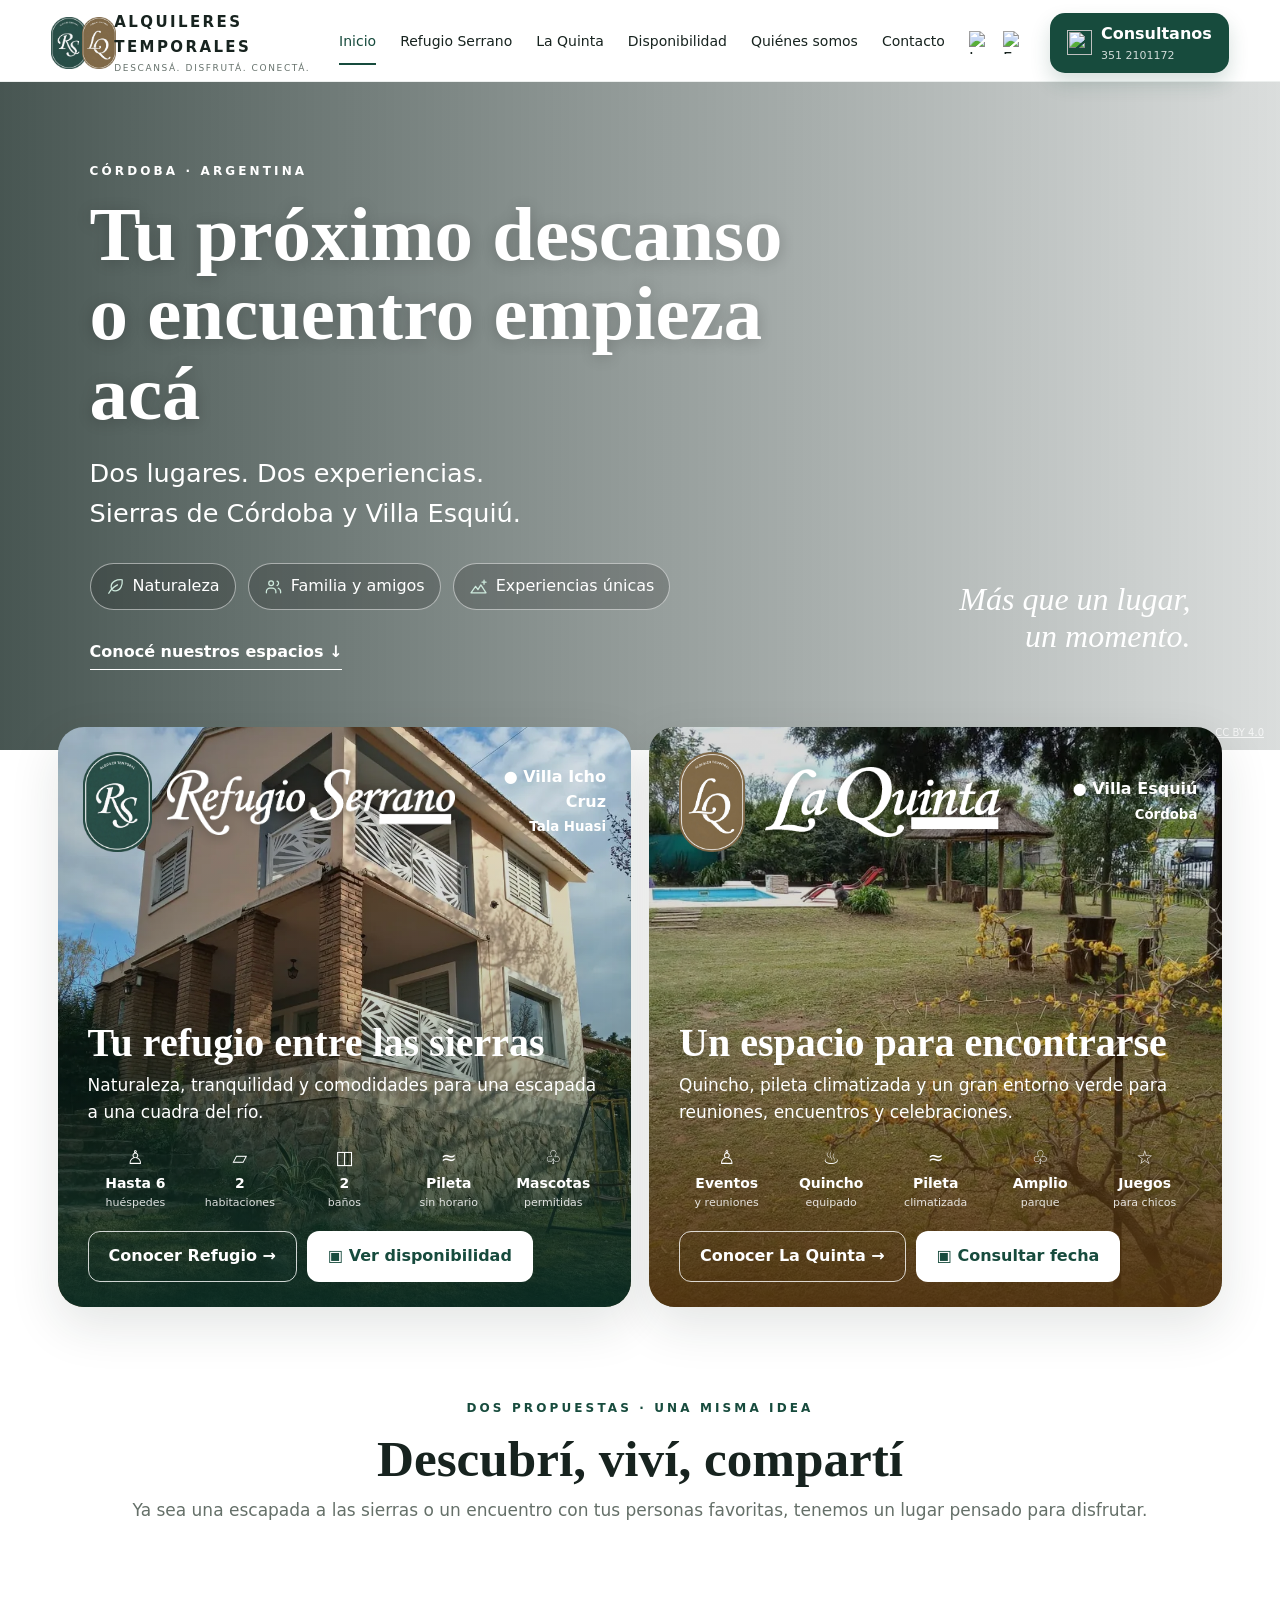
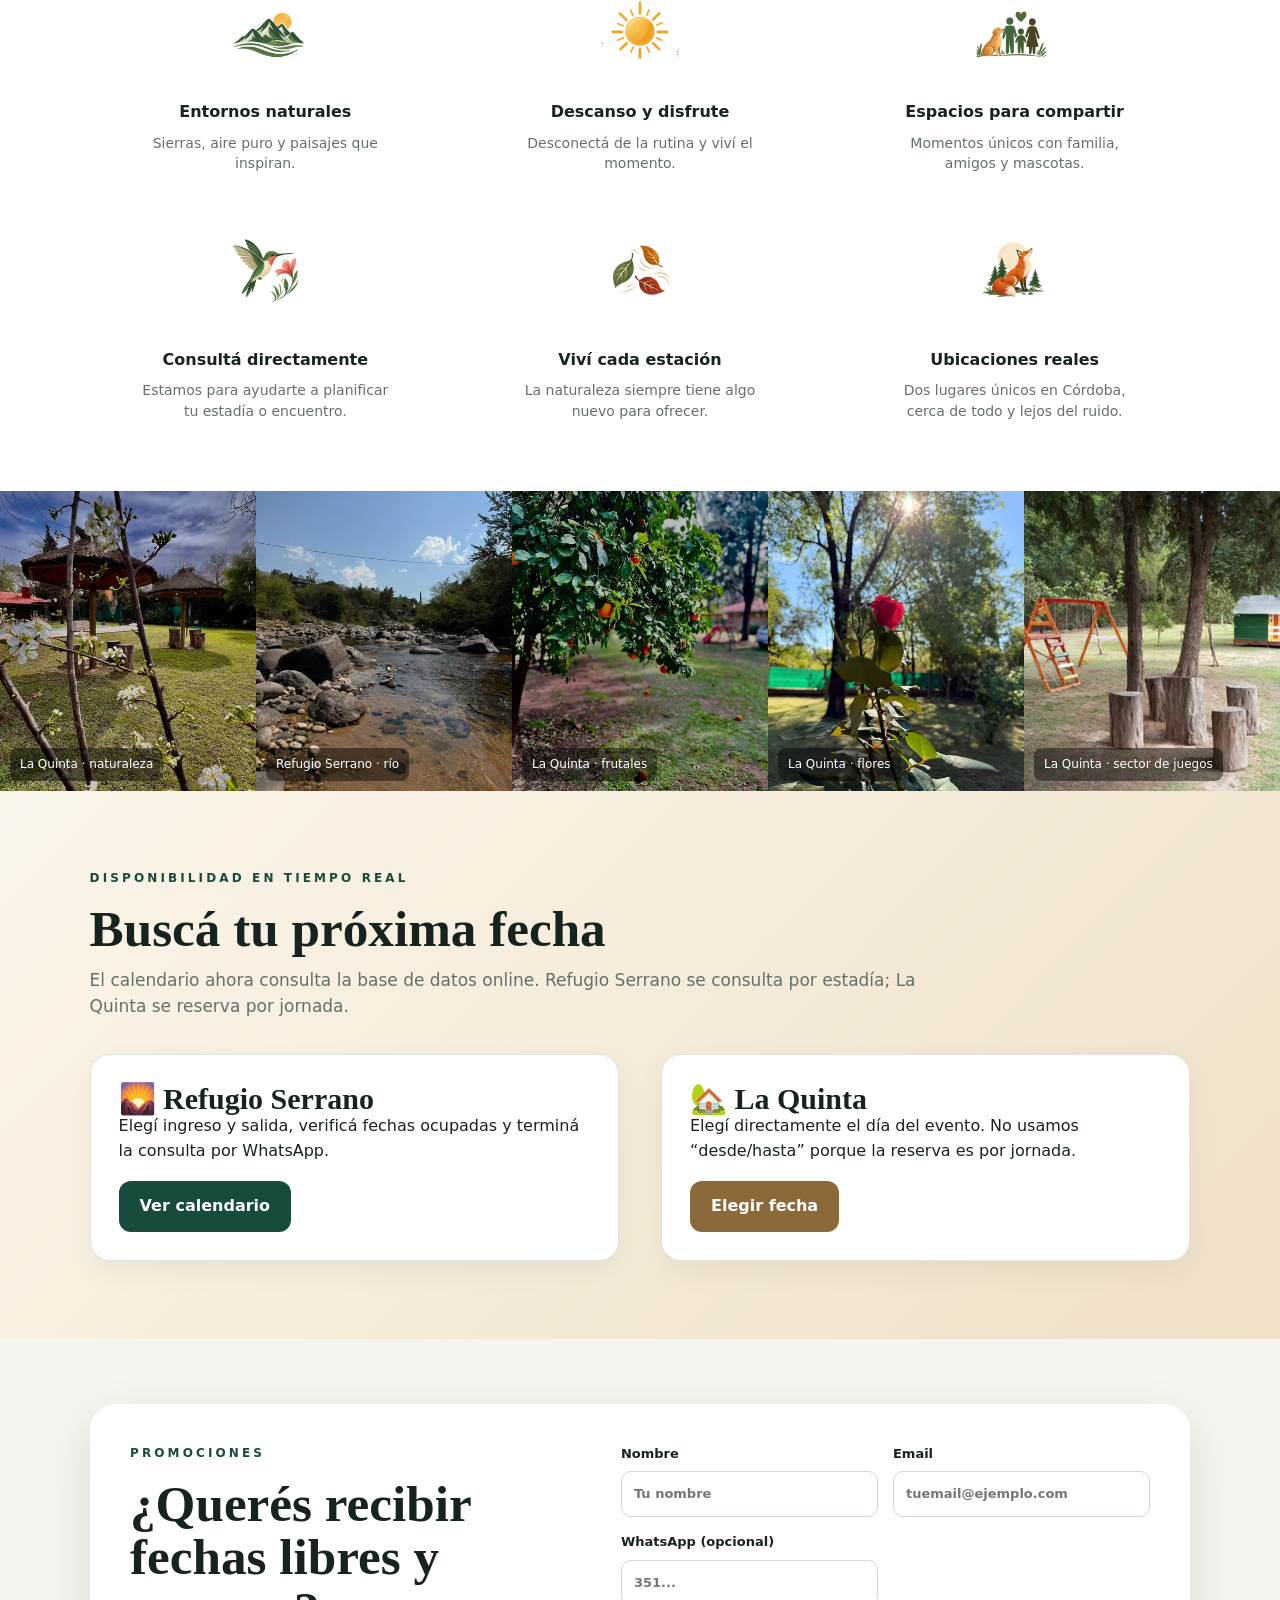
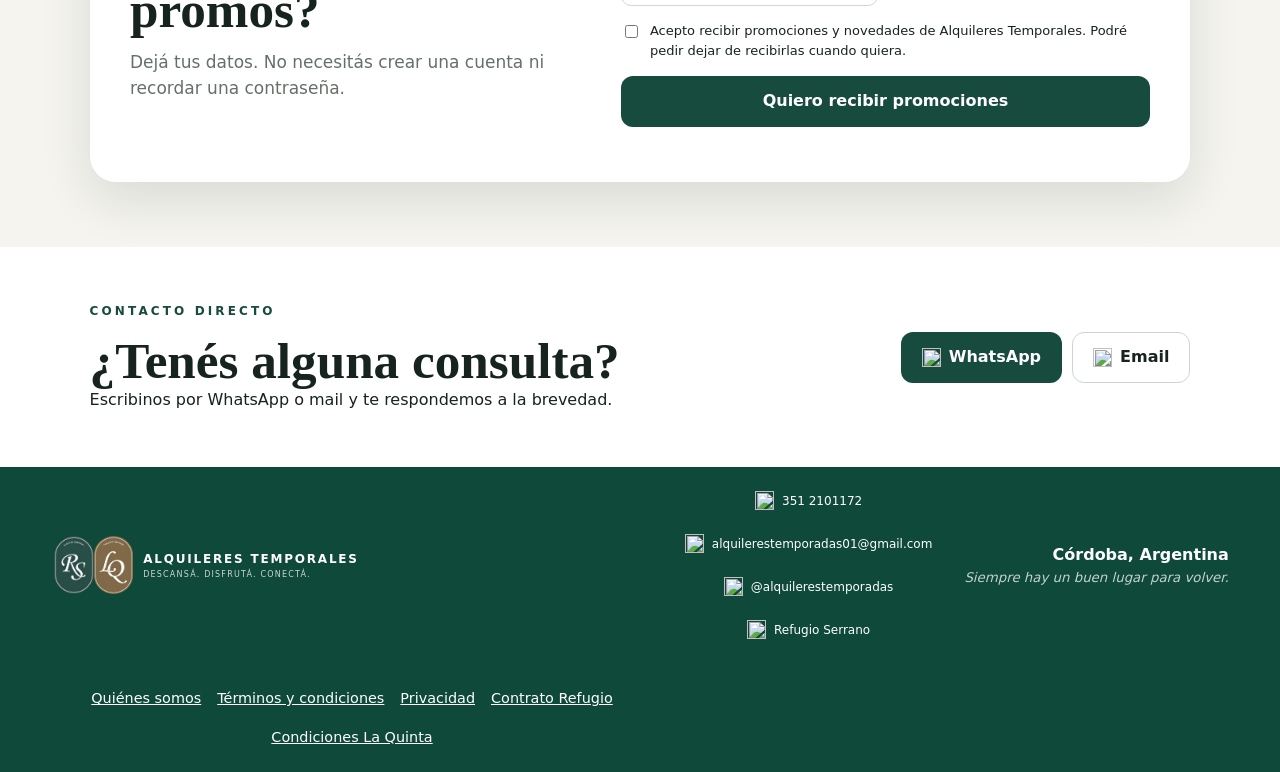
==== commit 08384826: "Mejorar iconos de portada y actualizar la sena de Refugio" ====
--- a/index.html
+++ b/index.html
@@ -1,6 +1,6 @@
 <!doctype html><html lang="es"><head><meta charset="utf-8"><meta name="viewport" content="width=device-width,initial-scale=1"><meta name="referrer" content="strict-origin-when-cross-origin"><title>Alquileres Temporales | Córdoba</title><meta name="description" content="Refugio Serrano en Villa Icho Cruz y La Quinta en Villa Esquiú. Consultá disponibilidad y fechas por WhatsApp."><link rel="canonical" href="https://alquilerestemporadas.com.ar/"><link rel="stylesheet" href="styles.css"><link rel="stylesheet" href="experiencia.css"><script src="experiencia.js" defer></script><meta property="og:title" content="Alquileres Temporales | Córdoba"><meta property="og:description" content="Refugio Serrano en Villa Icho Cruz y La Quinta en Villa Esquiú. Consultá disponibilidad y fechas por WhatsApp."><meta property="og:type" content="website"><meta property="og:url" content="https://alquilerestemporadas.com.ar/"><meta property="og:locale" content="es_AR"><meta property="og:site_name" content="Alquileres Temporadas"><meta name="twitter:card" content="summary_large_image"></head><body>
 <div data-site-header></div><main>
-<section class="hero" data-depth><div class="hero-content"><p class="eyebrow">CÓRDOBA · ARGENTINA</p><h1>Tu próximo descanso<br>o encuentro empieza acá</h1><p class="lead">Dos lugares. Dos experiencias.<br>Sierras de Córdoba y Villa Esquiú.</p><div class="hero-pills"><span>⌁ Naturaleza</span><span>♙ Familia y amigos</span><span>△ Experiencias únicas</span></div><a class="hero-cta" href="#espacios">Conocé nuestros espacios ↓</a></div><div class="hero-note">Más que un lugar,<br><em>un momento.</em></div><div class="hero-credit">Foto: río Icho Cruz · Argeneditor · <a target="_blank" rel="noopener" href="https://creativecommons.org/licenses/by/4.0/">CC BY 4.0</a></div></section>
+<section class="hero" data-depth><div class="hero-content"><p class="eyebrow">CÓRDOBA · ARGENTINA</p><h1>Tu próximo descanso<br>o encuentro empieza acá</h1><p class="lead">Dos lugares. Dos experiencias.<br>Sierras de Córdoba y Villa Esquiú.</p><div class="hero-pills"><span><svg class="hero-pill-icon" width="19" height="19" viewBox="0 0 24 24" fill="none" stroke="currentColor" stroke-width="1.6" stroke-linecap="round" stroke-linejoin="round" aria-hidden="true" focusable="false"><path d="M20.5 3.5c-7-.5-14 2-14 9a5 5 0 0 0 5 5c7 0 9.5-7 9-14Z"/><path d="M3.5 20.5c2-4 5.5-7.5 11-10.5"/></svg>Naturaleza</span><span><svg class="hero-pill-icon" width="19" height="19" viewBox="0 0 24 24" fill="none" stroke="currentColor" stroke-width="1.6" stroke-linecap="round" stroke-linejoin="round" aria-hidden="true" focusable="false"><circle cx="9" cy="8" r="3"/><path d="M3 20v-1.5A4.5 4.5 0 0 1 7.5 14h3a4.5 4.5 0 0 1 4.5 4.5V20M16.5 5.2a3 3 0 0 1 0 5.6M18 14.2a4.5 4.5 0 0 1 3 4.3V20"/></svg>Familia y amigos</span><span><svg class="hero-pill-icon" width="19" height="19" viewBox="0 0 24 24" fill="none" stroke="currentColor" stroke-width="1.6" stroke-linecap="round" stroke-linejoin="round" aria-hidden="true" focusable="false"><path d="m2.5 20 5.8-8.2 3 4.2L15 10l6.5 10H2.5ZM16.5 6.5h5M19 4v5"/></svg>Experiencias únicas</span></div><a class="hero-cta" href="#espacios">Conocé nuestros espacios ↓</a></div><div class="hero-note">Más que un lugar,<br><em>un momento.</em></div><div class="hero-credit">Foto: río Icho Cruz · Argeneditor · <a target="_blank" rel="noopener" href="https://creativecommons.org/licenses/by/4.0/">CC BY 4.0</a></div></section>
 <section id="espacios" class="spaces">
 <article class="property refuge"><img class="property-photo" src="assets/refugio-casa-real.jpeg" alt="Casa real de Refugio Serrano" width="1200" height="1600" srcset="assets/preview/refugio-casa-real-480.webp 480w, assets/preview/refugio-casa-real-960.webp 960w" sizes="(max-width: 720px) 100vw, (max-width: 960px) 100vw, 50vw" decoding="async"><div class="property-gradient"></div><div class="property-head"><img class="badge" src="assets/rs-badge.png" alt="Logo Refugio Serrano"><img class="wordmark" src="assets/rs-word.png" alt="Refugio Serrano"><span class="location">● Villa Icho Cruz<br><small>Tala Huasi</small></span></div><div class="property-body"><h2>Tu refugio entre las sierras</h2><p>Naturaleza, tranquilidad y comodidades para una escapada a una cuadra del río.</p><div class="facts"><span>♙<b>Hasta 6</b><small>huéspedes</small></span><span>▱<b>2</b><small>habitaciones</small></span><span>◫<b>2</b><small>baños</small></span><span>≈<b>Pileta</b><small>sin horario</small></span><span>♧<b>Mascotas</b><small>permitidas</small></span></div><div class="actions"><a href="refugio-serrano.html" class="outline">Conocer Refugio →</a><a href="disponibilidad.html" class="light">▣ Ver disponibilidad</a></div></div></article>
 <article class="property quinta"><img class="property-photo" src="assets/quinta-pileta-real.jpeg" alt="Pileta y quincho reales de La Quinta" width="1160" height="870" srcset="assets/preview/quinta-pileta-real-480.webp 480w, assets/preview/quinta-pileta-real-960.webp 960w" sizes="(max-width: 720px) 100vw, (max-width: 960px) 100vw, 50vw" decoding="async"><div class="property-gradient"></div><div class="property-head"><img class="badge" src="assets/lq-badge.png" alt="Logo La Quinta"><img class="wordmark" src="assets/lq-word.png" alt="La Quinta"><span class="location">● Villa Esquiú<br><small>Córdoba</small></span></div><div class="property-body"><h2>Un espacio para encontrarse</h2><p>Quincho, pileta climatizada y un gran entorno verde para reuniones, encuentros y celebraciones.</p><div class="facts"><span>♙<b>Eventos</b><small>y reuniones</small></span><span>♨<b>Quincho</b><small>equipado</small></span><span>≈<b>Pileta</b><small>climatizada</small></span><span>♧<b>Amplio</b><small>parque</small></span><span>☆<b>Juegos</b><small>para chicos</small></span></div><div class="actions"><a href="la-quinta.html" class="outline">Conocer La Quinta →</a><a href="disponibilidad.html" class="light">▣ Consultar fecha</a></div></div></article>
--- a/styles.css
+++ b/styles.css
@@ -7,7 +7,7 @@
 *{box-sizing:border-box}html{scroll-behavior:smooth}body{margin:0;font-family:Inter,ui-sans-serif,system-ui,-apple-system,"Segoe UI",Arial,sans-serif;color:var(--ink);background:#fff;line-height:1.55}a{color:inherit;text-decoration:none}img{max-width:100%;display:block}button,input,select{font:inherit}button{cursor:pointer}h1,h2,h3{font-family:Georgia,"Times New Roman",serif;line-height:1.04;margin:0}p{margin:0}.no-scroll{overflow:hidden}
 .site-header{height:82px;display:grid;grid-template-columns:minmax(250px,1fr) auto auto auto;align-items:center;gap:24px;padding:10px clamp(18px,4vw,62px);position:sticky;top:0;z-index:50;background:rgba(255,255,255,.96);backdrop-filter:blur(14px);border-bottom:1px solid rgba(20,55,45,.08)}
 .brand{display:flex;align-items:center;gap:13px;min-width:0}.brand-badges,.footer-badges{display:flex;align-items:center}.brand-badges img{height:52px;width:39px;object-fit:contain;margin-right:-5px}.brand b{font-size:15px;letter-spacing:.16em}.brand small{display:block;font-size:9px;letter-spacing:.18em;margin-top:2px;color:#66726c}.site-nav{display:flex;gap:24px;align-items:center;font-size:14px}.site-nav a{padding:10px 0;border-bottom:2px solid transparent}.site-nav a:hover,.site-nav a.active{color:var(--green);border-color:var(--green)}.header-social{display:flex;gap:11px}.header-social img{width:23px;height:23px}.wa-pill{display:flex;gap:9px;align-items:center;background:var(--green);color:#fff;padding:9px 17px;border-radius:15px;box-shadow:0 10px 20px rgba(23,75,61,.18)}.wa-pill img{width:25px;height:25px}.wa-pill span{display:flex;flex-direction:column}.wa-pill small{opacity:.8;font-size:11px}.menu-toggle{display:none;border:0;background:none;font-size:24px}
-.hero{min-height:620px;position:relative;--hero-image:linear-gradient(90deg,rgba(10,29,24,.75) 0%,rgba(10,29,24,.46) 46%,rgba(10,29,24,.15) 100%),url('https://upload.wikimedia.org/wikipedia/commons/1/18/Paisaje_del_afluente_R%C3%ADo_Icho_Cruz.jpg');background-image:var(--hero-image);background-size:cover;background-position:center 58%;color:#fff;display:flex;align-items:center;padding:80px clamp(24px,7vw,115px)}.hero-content{max-width:750px}.eyebrow{font-size:12px;letter-spacing:.26em;font-weight:800;margin-bottom:14px}.eyebrow.dark{color:var(--green)}.hero h1{font-size:clamp(50px,6vw,90px);text-shadow:0 2px 15px rgba(0,0,0,.2)}.hero .lead{font-size:clamp(19px,2vw,27px);margin-top:20px}.hero-pills{display:flex;gap:12px;flex-wrap:wrap;margin-top:30px}.hero-pills span{border:1px solid rgba(255,255,255,.5);background:rgba(0,0,0,.18);padding:10px 15px;border-radius:999px}.hero-cta{display:inline-block;margin-top:30px;font-weight:800;border-bottom:1px solid #fff;padding-bottom:4px}.hero-note{position:absolute;right:7vw;bottom:95px;font:italic 32px Georgia,serif;text-align:right}.hero-credit{position:absolute;right:16px;bottom:10px;font-size:10px;color:rgba(255,255,255,.75)}.hero-credit a{text-decoration:underline}
+.hero{min-height:620px;position:relative;--hero-image:linear-gradient(90deg,rgba(10,29,24,.75) 0%,rgba(10,29,24,.46) 46%,rgba(10,29,24,.15) 100%),url('https://upload.wikimedia.org/wikipedia/commons/1/18/Paisaje_del_afluente_R%C3%ADo_Icho_Cruz.jpg');background-image:var(--hero-image);background-size:cover;background-position:center 58%;color:#fff;display:flex;align-items:center;padding:80px clamp(24px,7vw,115px)}.hero-content{max-width:750px}.eyebrow{font-size:12px;letter-spacing:.26em;font-weight:800;margin-bottom:14px}.eyebrow.dark{color:var(--green)}.hero h1{font-size:clamp(50px,6vw,90px);text-shadow:0 2px 15px rgba(0,0,0,.2)}.hero .lead{font-size:clamp(19px,2vw,27px);margin-top:20px}.hero-pills{display:flex;gap:12px;flex-wrap:wrap;margin-top:30px}.hero-pills span{display:inline-flex;align-items:center;gap:8px;border:1px solid rgba(255,255,255,.5);background:rgba(0,0,0,.18);padding:10px 15px;border-radius:999px}.hero-pill-icon{flex:none;color:#cde9dc}.hero-cta{display:inline-block;margin-top:30px;font-weight:800;border-bottom:1px solid #fff;padding-bottom:4px}.hero-note{position:absolute;right:7vw;bottom:95px;font:italic 32px Georgia,serif;text-align:right}.hero-credit{position:absolute;right:16px;bottom:10px;font-size:10px;color:rgba(255,255,255,.75)}.hero-credit a{text-decoration:underline}
 .spaces{display:grid;grid-template-columns:1fr 1fr;gap:18px;padding:22px clamp(20px,4.5vw,70px);margin-top:-45px;position:relative;z-index:5}.property{height:580px;border-radius:var(--radius);overflow:hidden;position:relative;color:#fff;box-shadow:var(--shadow)}.property-photo{width:100%;height:100%;object-fit:cover}.property-gradient{position:absolute;inset:0;background:linear-gradient(180deg,rgba(0,0,0,.12) 20%,rgba(9,43,34,.22) 48%,rgba(9,43,34,.94) 100%)}.property.quinta .property-gradient{background:linear-gradient(180deg,rgba(0,0,0,.15) 20%,rgba(77,45,12,.17) 48%,rgba(80,50,15,.94) 100%)}.property-head{position:absolute;top:25px;left:25px;right:25px;display:flex;align-items:center;gap:15px}.property-head .badge{height:100px;width:76px;object-fit:contain}.property-head .wordmark{height:70px;width:min(55%,430px);object-fit:contain;object-position:left center}.property-head .location{margin-left:auto;text-align:right;font-weight:700}.property-body{position:absolute;left:30px;right:30px;bottom:25px}.property-body h2{font-size:40px}.property-body>p{font-size:17px;margin:9px 0 18px;max-width:660px}.facts{display:grid;grid-template-columns:repeat(5,1fr);gap:9px;margin:16px 0}.facts span{display:flex;align-items:center;flex-direction:column;text-align:center;font-size:19px}.facts b{font-size:14px}.facts small{font-size:11px;opacity:.85}.actions{display:flex;gap:10px;flex-wrap:wrap;margin-top:20px}.outline,.light,.btn{display:inline-flex;align-items:center;justify-content:center;gap:8px;border-radius:12px;padding:12px 20px;font-weight:750;border:1px solid transparent}.outline{border-color:rgba(255,255,255,.8);color:#fff}.light{background:#fff;color:var(--green)}
 .section{padding:78px clamp(22px,7vw,110px)}.white{background:#fff}.cream{background:var(--cream)}.green-soft{background:linear-gradient(135deg,#edf6f2,#dbece5)}.brown-soft{background:linear-gradient(135deg,#fbf6eb,#efe0c7)}.section-head{max-width:850px;margin-bottom:34px}.section-head h2,.benefits h2,.newsletter h2,.contact-band h2{font-size:clamp(35px,4vw,56px)}.section-head p:last-child,.subtitle,.note{color:var(--muted);font-size:17px;margin-top:12px}.benefits{text-align:center;padding:70px 7vw;background:#fff}.benefit-grid{display:grid;grid-template-columns:repeat(5,1fr);gap:24px;margin-top:45px}.benefit-grid div{font-size:32px}.benefit-grid b{display:block;font-size:14px;font-family:Inter,system-ui,sans-serif;margin-top:10px}.gallery-strip{display:grid;grid-template-columns:repeat(5,1fr);height:300px;overflow:hidden}.gallery-strip figure{margin:0;position:relative;height:100%;min-height:0;min-width:0}.gallery-strip img{width:100%;height:100%;object-fit:cover}.gallery-strip figcaption{position:absolute;left:10px;bottom:10px;color:white;background:rgba(0,0,0,.45);padding:7px 10px;border-radius:8px;font-size:12px}
 .grid-2{display:grid;grid-template-columns:1fr 1fr;gap:42px;align-items:start}.feature-card{background:white;border:1px solid var(--line);border-radius:20px;padding:28px;box-shadow:0 10px 30px rgba(0,0,0,.05)}.feature-card h3{font-size:30px}.btn.green{background:var(--green);color:#fff}.btn.brown{background:var(--brown);color:#fff}.btn.white{background:#fff;color:var(--green)}.btn.ghost{background:#fff;border-color:#cbd6d1;color:var(--ink)}.btn.danger{background:var(--danger);color:#fff}.btn.small{padding:9px 14px;font-size:13px}.btn-icon{width:19px;height:19px}.btn:disabled{opacity:.5;cursor:not-allowed}.newsletter{padding:65px clamp(22px,7vw,110px);background:#f5f4ef}.newsletter-box{max-width:1100px;margin:auto;display:grid;grid-template-columns:1fr 1.2fr;gap:50px;background:#fff;padding:40px;border-radius:var(--radius);box-shadow:var(--shadow)}.form-grid{display:grid;grid-template-columns:1fr 1fr;gap:15px}.form-grid label{font-weight:700;font-size:13px}.form-grid input,.form-grid select,.admin-controls input{display:block;width:100%;margin-top:7px;border:1px solid #cfd9d5;padding:12px;border-radius:10px;background:white}.form-grid .consent,.form-grid button,.form-grid [data-status],.form-grid #loginStatus{grid-column:1/-1}.consent{font-weight:500!important;display:flex;gap:9px;align-items:flex-start}.consent input{width:auto;margin-top:4px}.status{padding:11px 13px;border-radius:9px;margin-top:8px}.status.success{background:#e7f6ed;color:#1e6d41}.status.error{background:#fae8e7;color:#8b2a24}.status.info{background:#e9f1f8;color:#285772}.contact-band{display:flex;justify-content:space-between;align-items:center;gap:30px;padding:55px clamp(22px,7vw,110px);background:#fff}.contact-actions{display:flex;gap:10px;flex-wrap:wrap}
